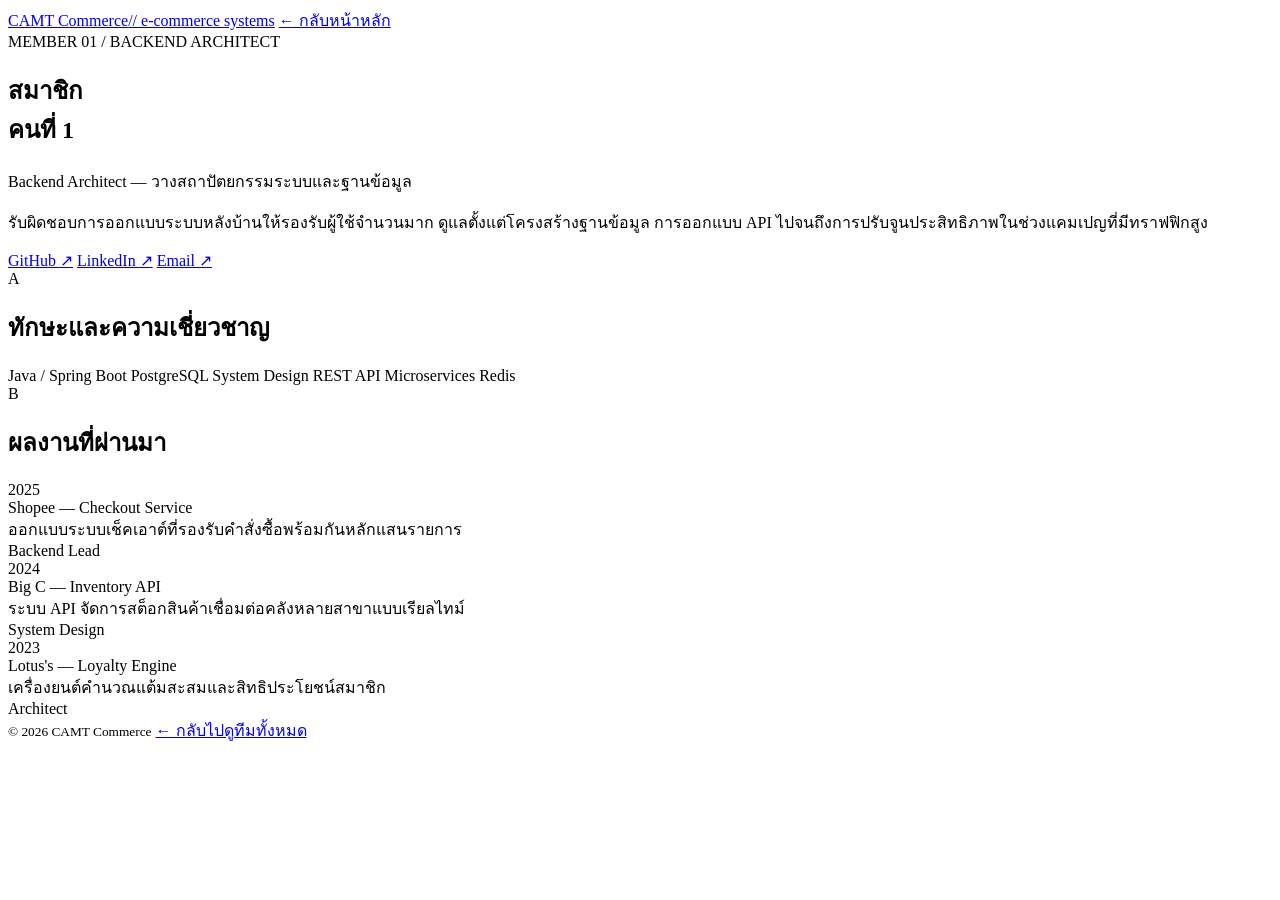
==== Member1.html @ a5214c64 "Merge pull request #7 from ddeeww001/Edite-Member-Dew Edite member dew" ====
<!DOCTYPE html>
<html lang="th" data-theme="light">
<head>
<meta charset="UTF-8">
<meta name="viewport" content="width=device-width, initial-scale=1.0">
<title>สมาชิก คนที่ 1 — CAMT Commerce</title>
<link rel="stylesheet" href="member1.css">
</head>
<body>

<header class="topbar">
  <div class="wrap">
    <a class="brand" href="Index.html">CAMT&nbsp;Commerce<span>// e-commerce systems</span></a>
    <a class="back" href="Index.html">← กลับหน้าหลัก</a>
  </div>
</header>

<section class="hero">
  <div class="wrap">
    <div class="eyebrow">MEMBER 01 / BACKEND ARCHITECT</div>
    <h1>สมาชิก<br>คนที่ 1</h1>
    <div class="role">Backend Architect — วางสถาปัตยกรรมระบบและฐานข้อมูล</div>
    <p class="bio">รับผิดชอบการออกแบบระบบหลังบ้านให้รองรับผู้ใช้จำนวนมาก ดูแลตั้งแต่โครงสร้างฐานข้อมูล การออกแบบ API ไปจนถึงการปรับจูนประสิทธิภาพในช่วงแคมเปญที่มีทราฟฟิกสูง</p>
    <div class="links">
      <a class="chip" href="https://github.com/natakron-oss" target="_blank" rel="noopener">GitHub ↗</a>
      <a class="chip" href="https://prorio-eta.vercel.app/" target="_blank" rel="noopener">LinkedIn ↗</a>
      <a class="chip" href="mailto:natakronmiku@gmail.com">Email ↗</a>
    </div>
  </div>
</section>

<section class="section reveal">
  <div class="wrap">
    <div class="sec-head">
      <div class="sec-head-left">
        <span class="sec-num">A</span>
        <h2 class="sec-title">ทักษะและความเชี่ยวชาญ</h2>
      </div>
    </div>
    <div class="skills">
      <span class="skill">Java / Spring Boot</span>
      <span class="skill">PostgreSQL</span>
      <span class="skill">System Design</span>
      <span class="skill">REST API</span>
      <span class="skill">Microservices</span>
      <span class="skill">Redis</span>
    </div>
  </div>
</section>

<section class="section reveal">
  <div class="wrap">
    <div class="sec-head">
      <div class="sec-head-left">
        <span class="sec-num">B</span>
        <h2 class="sec-title">ผลงานที่ผ่านมา</h2>
      </div>
    </div>
    <div class="proj">
      <div class="py">2025</div>
      <div><div class="pt">Shopee — Checkout Service</div><div class="pd">ออกแบบระบบเช็คเอาต์ที่รองรับคำสั่งซื้อพร้อมกันหลักแสนรายการ</div></div>
      <div class="pc">Backend Lead</div>
    </div>
    <div class="proj">
      <div class="py">2024</div>
      <div><div class="pt">Big C — Inventory API</div><div class="pd">ระบบ API จัดการสต็อกสินค้าเชื่อมต่อคลังหลายสาขาแบบเรียลไทม์</div></div>
      <div class="pc">System Design</div>
    </div>
    <div class="proj">
      <div class="py">2023</div>
      <div><div class="pt">Lotus's — Loyalty Engine</div><div class="pd">เครื่องยนต์คำนวณแต้มสะสมและสิทธิประโยชน์สมาชิก</div></div>
      <div class="pc">Architect</div>
    </div>
  </div>
</section>

<footer class="foot">
  <div class="wrap">
    <small>© 2026 CAMT Commerce</small>
    <a href="Index.html">← กลับไปดูทีมทั้งหมด</a>
  </div>
</footer>

<script>
const observerOptions = {threshold: 0.1, rootMargin: '0px 0px -60px 0px'};
const observer = new IntersectionObserver(entries => {
  entries.forEach(entry => {
    if (entry.isIntersecting) {
      entry.target.classList.add('in-view');
      observer.unobserve(entry.target);
    }
  });
}, observerOptions);
document.querySelectorAll('.reveal').forEach(el => observer.observe(el));
</script>

</body>
</html>
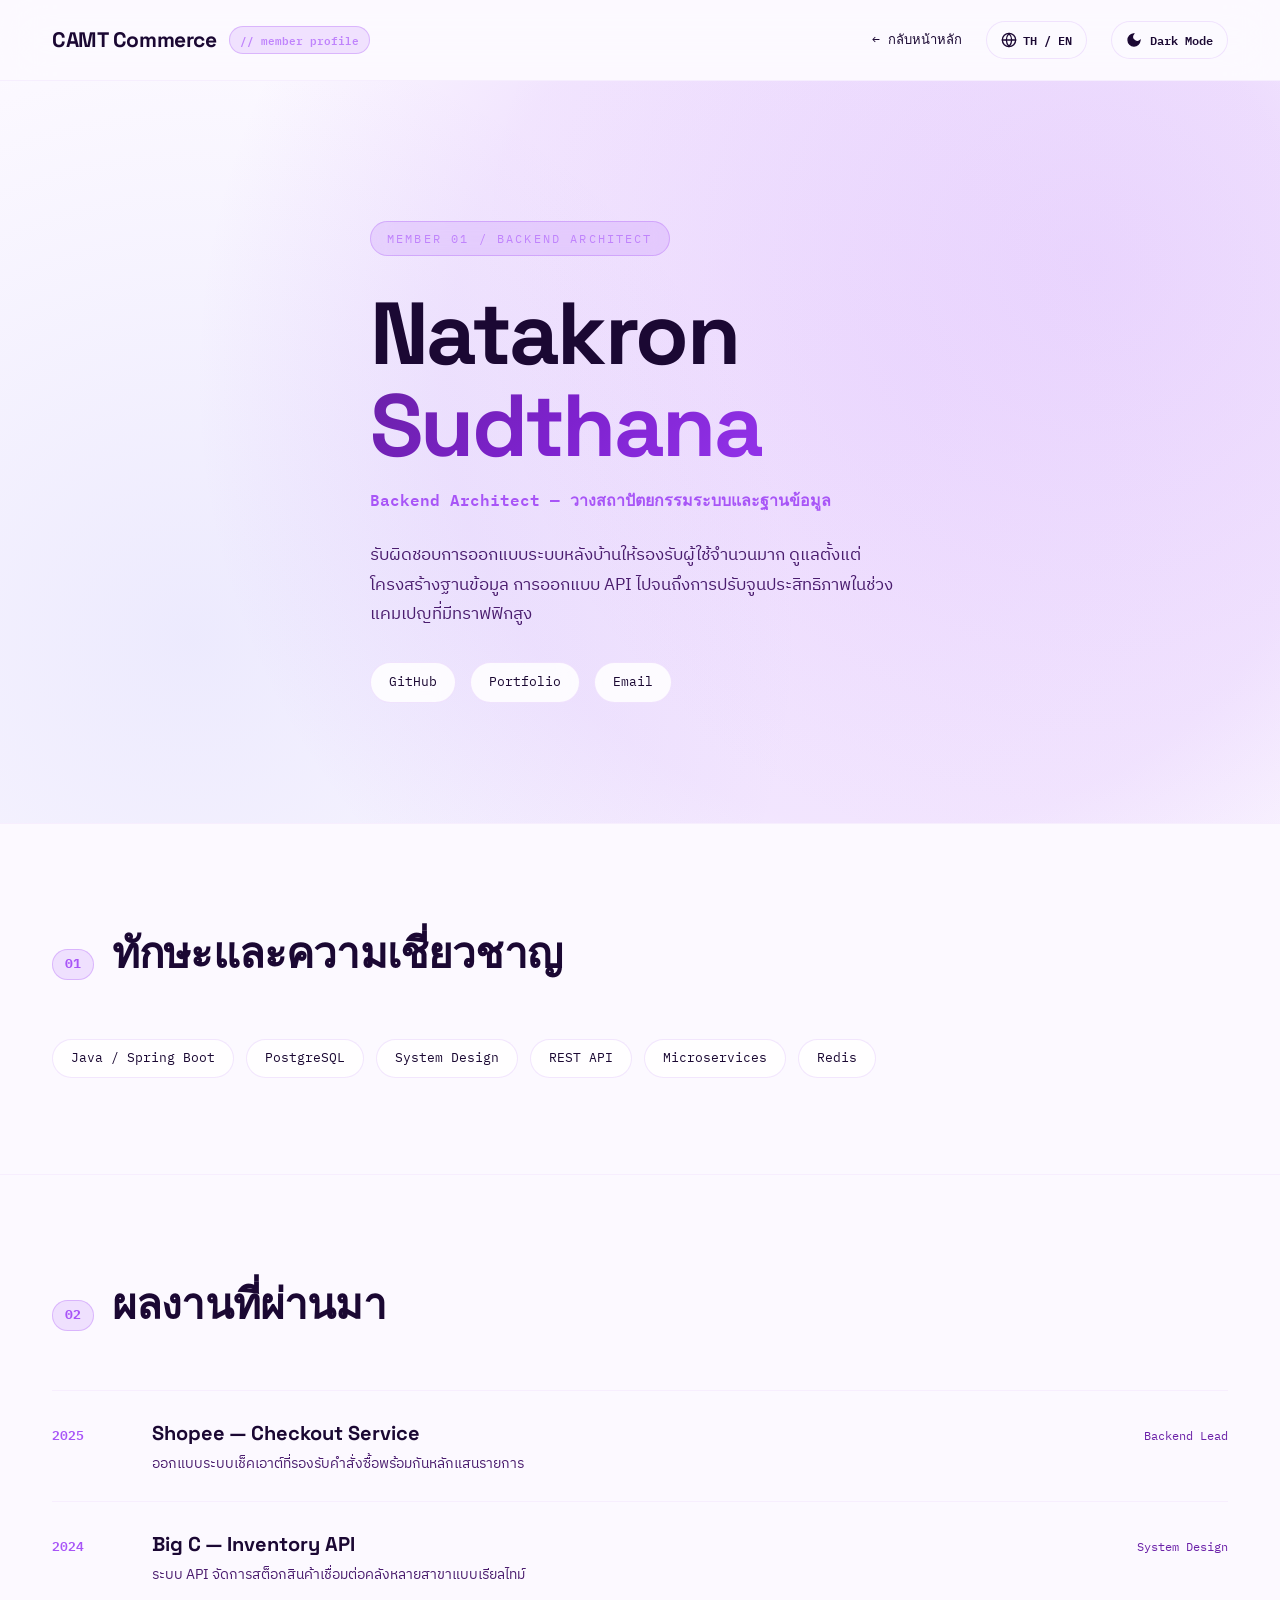
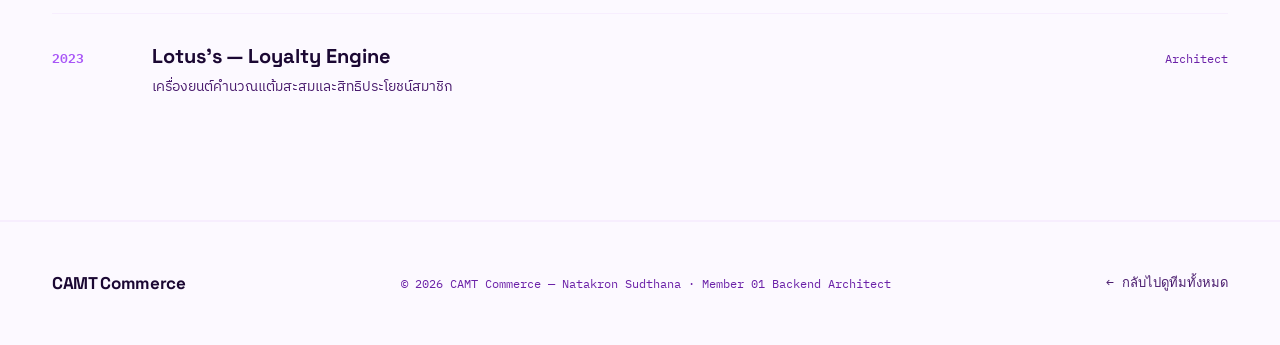
==== commit ebae603e: "Merge pull request #9 from ddeeww001/Edite-Member-Dew feat: Enhance Member4 profile with UX/UI focus" ====
--- a/Member1.html
+++ b/Member1.html
@@ -3,38 +3,81 @@
 <head>
 <meta charset="UTF-8">
 <meta name="viewport" content="width=device-width, initial-scale=1.0">
-<title>สมาชิก คนที่ 1 — CAMT Commerce</title>
-<link rel="stylesheet" href="member1.css">
+<meta name="description" content="Natakron Sudthana — Backend Architect ที่ CAMT Commerce เชี่ยวชาญด้าน System Design, Java / Spring Boot, Microservices และ PostgreSQL">
+<title>Natakron Sudthana — Backend Architect · CAMT Commerce</title>
+<link rel="stylesheet" href="main.css">
 </head>
 <body>
 
+<!-- Header Navigation -->
 <header class="topbar">
   <div class="wrap">
-    <a class="brand" href="Index.html">CAMT&nbsp;Commerce<span>// e-commerce systems</span></a>
-    <a class="back" href="Index.html">← กลับหน้าหลัก</a>
+    <a class="brand" href="Index.html">
+      CAMT&nbsp;Commerce
+      <span class="brand-badge" data-i18n="nav.memberBadge">// member profile</span>
+    </a>
+    <div class="topbar-right">
+      <a class="back" href="Index.html" data-i18n="nav.back">← กลับหน้าหลัก</a>
+      
+      <!-- Language Switcher Button -->
+      <button id="lang-toggle" class="lang-toggle-btn" aria-label="Toggle language">
+        <svg width="16" height="16" viewBox="0 0 24 24" fill="none" stroke="currentColor" stroke-width="2" stroke-linecap="round" stroke-linejoin="round">
+          <circle cx="12" cy="12" r="10"></circle>
+          <line x1="2" y1="12" x2="22" y2="12"></line>
+          <path d="M12 2a15.3 15.3 0 0 1 4 10 15.3 15.3 0 0 1-4 10 15.3 15.3 0 0 1-4-10 15.3 15.3 0 0 1 4-10z"></path>
+        </svg>
+        <span id="lang-text">TH / EN</span>
+      </button>
+
+      <button id="theme-toggle" class="theme-toggle-btn" aria-label="Toggle dark/light mode">
+        <svg id="theme-icon" viewBox="0 0 24 24"></svg>
+        <span id="theme-text">Theme</span>
+      </button>
+    </div>
   </div>
 </header>
 
+<!-- Hero Section -->
 <section class="hero">
   <div class="wrap">
-    <div class="eyebrow">MEMBER 01 / BACKEND ARCHITECT</div>
-    <h1>สมาชิก<br>คนที่ 1</h1>
-    <div class="role">Backend Architect — วางสถาปัตยกรรมระบบและฐานข้อมูล</div>
-    <p class="bio">รับผิดชอบการออกแบบระบบหลังบ้านให้รองรับผู้ใช้จำนวนมาก ดูแลตั้งแต่โครงสร้างฐานข้อมูล การออกแบบ API ไปจนถึงการปรับจูนประสิทธิภาพในช่วงแคมเปญที่มีทราฟฟิกสูง</p>
-    <div class="links">
-      <a class="chip" href="https://github.com/natakron-oss" target="_blank" rel="noopener">GitHub ↗</a>
-      <a class="chip" href="https://prorio-eta.vercel.app/" target="_blank" rel="noopener">LinkedIn ↗</a>
-      <a class="chip" href="mailto:natakronmiku@gmail.com">Email ↗</a>
+    <div class="hero-container">
+      <div class="hero-left-box">
+        <div class="eyebrow" data-i18n="m1.eyebrow">
+          <span class="eyebrow-dot"></span>
+          MEMBER 01 / BACKEND ARCHITECT
+        </div>
+        
+        <h1>
+          Natakron<br>
+          <em>Sudthana</em>
+        </h1>
+        
+        <div class="role" style="font-family:var(--mono); font-size:16px; color:var(--accent-purple); font-weight:600; margin:16px 0 12px;" data-i18n="m1.role">
+          Backend Architect — วางสถาปัตยกรรมระบบและฐานข้อมูล
+        </div>
+        
+        <p class="lead" style="font-size:17px;" data-i18n="m1.bio">
+          รับผิดชอบการออกแบบระบบหลังบ้านให้รองรับผู้ใช้จำนวนมาก ดูแลตั้งแต่โครงสร้างฐานข้อมูล การออกแบบ API ไปจนถึงการปรับจูนประสิทธิภาพในช่วงแคมเปญที่มีทราฟฟิกสูง
+        </p>
+        
+        <!-- Social / Contact Links -->
+        <div class="links">
+          <a class="chip" href="https://github.com/natakron-oss" target="_blank" rel="noopener">GitHub</a>
+          <a class="chip" href="https://prorio-eta.vercel.app/" target="_blank" rel="noopener">Portfolio</a>
+          <a class="chip" href="mailto:natakronmiku@gmail.com">Email</a>
+        </div>
+      </div>
     </div>
   </div>
 </section>
 
+<!-- Section A: Skills & Expertise -->
 <section class="section reveal">
   <div class="wrap">
     <div class="sec-head">
       <div class="sec-head-left">
-        <span class="sec-num">A</span>
-        <h2 class="sec-title">ทักษะและความเชี่ยวชาญ</h2>
+        <span class="sec-num">01</span>
+        <h2 class="sec-title" data-i18n="m1.skillsTitle">ทักษะและความเชี่ยวชาญ</h2>
       </div>
     </div>
     <div class="skills">
@@ -48,12 +91,13 @@
   </div>
 </section>
 
+<!-- Section B: Featured Projects -->
 <section class="section reveal">
   <div class="wrap">
     <div class="sec-head">
       <div class="sec-head-left">
-        <span class="sec-num">B</span>
-        <h2 class="sec-title">ผลงานที่ผ่านมา</h2>
+        <span class="sec-num">02</span>
+        <h2 class="sec-title" data-i18n="m1.projectsTitle">ผลงานที่ผ่านมา</h2>
       </div>
     </div>
     <div class="proj">
@@ -74,23 +118,67 @@
   </div>
 </section>
 
+<!-- Footer -->
 <footer class="foot">
   <div class="wrap">
-    <small>© 2026 CAMT Commerce</small>
-    <a href="Index.html">← กลับไปดูทีมทั้งหมด</a>
+    <div class="brand">CAMT Commerce</div>
+    <small>© 2026 CAMT Commerce — Natakron Sudthana · Member 01 Backend Architect</small>
+    <a href="Index.html" data-i18n="nav.backTeam">← กลับไปดูทีมทั้งหมด</a>
   </div>
 </footer>
 
+<script src="i18n.js"></script>
 <script>
-const observerOptions = {threshold: 0.1, rootMargin: '0px 0px -60px 0px'};
+// Theme Switcher Logic
+const themeToggleBtn = document.getElementById('theme-toggle');
+const themeIcon = document.getElementById('theme-icon');
+const themeText = document.getElementById('theme-text');
+
+const sunSvg = `<circle cx="12" cy="12" r="5"></circle><line x1="12" y1="1" x2="12" y2="3"></line><line x1="12" y1="21" x2="12" y2="23"></line><line x1="4.22" y1="4.22" x2="5.64" y2="5.64"></line><line x1="18.36" y1="18.36" x2="19.78" y2="19.78"></line><line x1="1" y1="12" x2="3" y2="12"></line><line x1="21" y1="12" x2="23" y2="12"></line><line x1="4.22" y1="19.78" x2="5.64" y2="18.36"></line><line x1="18.36" y1="5.64" x2="19.78" y2="4.22"></line>`;
+const moonSvg = `<path d="M21 12.79A9 9 0 1 1 11.21 3 7 7 0 0 0 21 12.79z"></path>`;
+
+function getInitialTheme() {
+  const savedTheme = localStorage.getItem('theme');
+  if (savedTheme) return savedTheme;
+  return window.matchMedia('(prefers-color-scheme: dark)').matches ? 'dark' : 'light';
+}
+
+function applyTheme(theme) {
+  document.documentElement.setAttribute('data-theme', theme);
+  localStorage.setItem('theme', theme);
+  if (theme === 'dark') {
+    themeIcon.innerHTML = sunSvg;
+    themeIcon.setAttribute('stroke', 'currentColor');
+    themeIcon.setAttribute('stroke-width', '2');
+    themeIcon.setAttribute('fill', 'none');
+    themeText.textContent = 'Light Mode';
+  } else {
+    themeIcon.innerHTML = moonSvg;
+    themeIcon.setAttribute('stroke', 'currentColor');
+    themeIcon.setAttribute('stroke-width', '2');
+    themeIcon.setAttribute('fill', 'none');
+    themeText.textContent = 'Dark Mode';
+  }
+}
+
+let currentTheme = getInitialTheme();
+applyTheme(currentTheme);
+
+themeToggleBtn.addEventListener('click', () => {
+  currentTheme = currentTheme === 'light' ? 'dark' : 'light';
+  applyTheme(currentTheme);
+});
+
+// Scroll Parallax Reveals
+const observerOptions = {threshold: 0.1, rootMargin: '0px 0px -40px 0px'};
 const observer = new IntersectionObserver(entries => {
   entries.forEach(entry => {
     if (entry.isIntersecting) {
       entry.target.classList.add('in-view');
-      observer.unobserve(entry.target);
     }
   });
 }, observerOptions);
+
 document.querySelectorAll('.reveal').forEach(el => observer.observe(el));
 </script>
 
--- a/main.css
+++ b/main.css
@@ -0,0 +1,1144 @@
+@import url('https://fonts.googleapis.com/css2?family=Space+Grotesk:wght@400;500;600;700;800&family=IBM+Plex+Sans+Thai:wght@300;400;500;600;700&family=IBM+Plex+Mono:wght@400;500;600&display=swap');
+
+/* ==========================================================================
+   Pure Cyber Purple Design System & Enterprise Aesthetics
+   ========================================================================== */
+:root {
+  --theme-mode: 'dark';
+
+  /* Color Tokens - Deep Cyber Purple */
+  --ink: #f8fafc;
+  --ink-secondary: #cbd5e1;
+  --ink-tertiary: #a1a1aa;
+  --paper: #0c0517;
+  --bg-subtle: #120722;
+  --grey: #1a0b30;
+  --muted: #a1a1aa;
+  --line: rgba(255, 255, 255, 0.05);
+  --line-strong: rgba(255, 255, 255, 0.12);
+  --faint: #140826;
+
+  /* Pure Purple Accents & Gradients */
+  --accent: #a855f7;
+  --accent-dark: #7c3aed;
+  --accent-deep: #6d28d9;
+  --accent-light: #e9d5ff;
+  --accent-purple: #8b5cf6;
+  --accent-indigo: #6366f1;
+  --accent-cyan: #38bdf8;
+  --accent-gold: #f59e0b;
+
+  /* Pure Purple Gradient for Buttons, Highlights & Badges */
+  --accent-gradient: linear-gradient(135deg, #6d28d9 0%, #7c3aed 40%, #8b5cf6 75%, #a855f7 100%);
+  --accent-glow: rgba(168, 85, 247, 0.35);
+  --accent-glow-strong: rgba(139, 92, 246, 0.5);
+
+  /* Glassmorphism & Surface Tokens */
+  --card-bg: rgba(22, 10, 38, 0.65);
+  --card-bg-hover: rgba(34, 15, 58, 0.85);
+  --card-border: rgba(255, 255, 255, 0.1);
+  --card-hover-border: rgba(168, 85, 247, 0.6);
+  --card-shadow: 0 16px 40px -10px rgba(0, 0, 0, 0.6);
+  --card-shadow-hover: 0 24px 60px -12px rgba(168, 85, 247, 0.4);
+
+  /* Topbar Navigation */
+  --topbar-bg: rgba(12, 5, 23, 0.78);
+  --topbar-border: rgba(255, 255, 255, 0.05);
+
+  /* Hero Ambient Glows */
+  --hero-bg: #0c0517;
+  --hero-spotlight-1: radial-gradient(circle at 70% 40%, rgba(139, 92, 246, 0.25) 0%, rgba(109, 40, 217, 0.15) 45%, transparent 70%);
+  --hero-spotlight-2: radial-gradient(circle at 20% 70%, rgba(99, 102, 241, 0.14) 0%, transparent 50%);
+  --hero-spotlight-3: radial-gradient(circle at 85% 25%, rgba(168, 85, 247, 0.12) 0%, transparent 50%);
+  --hero-grid: rgba(255, 255, 255, 0.025);
+
+  /* Ticker */
+  --ticker-bg: #0c0517;
+  --ticker-border: rgba(255, 255, 255, 0.05);
+
+  /* Client Brand Themes */
+  --shopee-color: #ee4d2d;
+  --shopee-bg: rgba(238, 77, 45, 0.18);
+  --shopee-border: rgba(238, 77, 45, 0.35);
+
+  --lazada-color: #3b82f6;
+  --lazada-bg: rgba(59, 130, 246, 0.18);
+  --lazada-border: rgba(59, 130, 246, 0.35);
+
+  --tiktok-color: #ffffff;
+  --tiktok-bg: rgba(255, 255, 255, 0.14);
+  --tiktok-border: rgba(255, 255, 255, 0.3);
+
+  --central-color: #ef4444;
+  --central-bg: rgba(239, 68, 68, 0.18);
+  --central-border: rgba(239, 68, 68, 0.35);
+
+  --lotus-color: #22c55e;
+  --lotus-bg: rgba(34, 197, 94, 0.18);
+  --lotus-border: rgba(34, 197, 94, 0.35);
+
+  --line-color: #06c755;
+  --line-bg: rgba(6, 199, 85, 0.18);
+  --line-border: rgba(6, 199, 85, 0.35);
+
+  --grab-color: #10b981;
+  --grab-bg: rgba(16, 185, 129, 0.18);
+  --grab-border: rgba(16, 185, 129, 0.35);
+
+  --agoda-color: #3b82f6;
+  --agoda-bg: rgba(59, 130, 246, 0.18);
+  --agoda-border: rgba(59, 130, 246, 0.35);
+
+  /* Fonts */
+  --display: 'Space Grotesk', -apple-system, BlinkMacSystemFont, sans-serif;
+  --body: 'IBM Plex Sans Thai', -apple-system, BlinkMacSystemFont, sans-serif;
+  --mono: 'IBM Plex Mono', monospace;
+
+  /* Smooth Theme Transition */
+  --theme-transition: background-color 0.35s ease, color 0.35s ease, border-color 0.35s ease, box-shadow 0.35s ease;
+}
+
+/* ==========================================================================
+   Light Theme Soft Purple Glass Variant
+   ========================================================================== */
+[data-theme="light"] {
+  --theme-mode: 'light';
+
+  --ink: #1b0833;
+  --ink-secondary: #4a1c6e;
+  --ink-tertiary: #6b21a8;
+  --paper: #fcf9ff;
+  --bg-subtle: #fcf9ff;
+  --grey: #eae0f5;
+  --muted: #7e22ce;
+  --line: rgba(147, 51, 234, 0.05);
+  --line-strong: rgba(147, 51, 234, 0.12);
+  --faint: #f5f0fb;
+
+  --accent: #9333ea;
+  --accent-dark: #7e22ce;
+  --accent-deep: #6b21a8;
+  --accent-light: #c084fc;
+  --accent-purple: #a855f7;
+  --accent-indigo: #4f46e5;
+  --accent-cyan: #0284c7;
+  --accent-gold: #d97706;
+
+  --accent-gradient: linear-gradient(135deg, #6b21a8 0%, #7e22ce 50%, #9333ea 100%);
+  --accent-glow: rgba(147, 51, 234, 0.18);
+  --accent-glow-strong: rgba(147, 51, 234, 0.28);
+
+  --card-bg: rgba(255, 255, 255, 0.85);
+  --card-bg-hover: #ffffff;
+  --card-border: rgba(147, 51, 234, 0.16);
+  --card-hover-border: #9333ea;
+  --card-shadow: 0 10px 30px -10px rgba(126, 34, 206, 0.08);
+  --card-shadow-hover: 0 20px 45px -10px rgba(147, 51, 234, 0.2);
+
+  --topbar-bg: rgba(252, 249, 255, 0.85);
+  --topbar-border: rgba(147, 51, 234, 0.06);
+
+  --hero-bg: #fcf9ff;
+  --hero-spotlight-1: radial-gradient(circle at 70% 40%, rgba(192, 132, 252, 0.22) 0%, rgba(168, 85, 247, 0.12) 45%, transparent 70%);
+  --hero-spotlight-2: radial-gradient(circle at 15% 75%, rgba(99, 102, 241, 0.1) 0%, transparent 50%);
+  --hero-spotlight-3: radial-gradient(circle at 85% 25%, rgba(168, 85, 247, 0.1) 0%, transparent 50%);
+  --hero-grid: rgba(147, 51, 234, 0.035);
+
+  --ticker-bg: #fcf9ff;
+  --ticker-border: rgba(147, 51, 234, 0.06);
+
+  --shopee-color: #ee4d2d;
+  --shopee-bg: rgba(238, 77, 45, 0.08);
+  --shopee-border: rgba(238, 77, 45, 0.22);
+
+  --lazada-color: #1d4ed8;
+  --lazada-bg: rgba(29, 78, 216, 0.08);
+  --lazada-border: rgba(29, 78, 216, 0.22);
+
+  --tiktok-color: #0f172a;
+  --tiktok-bg: rgba(15, 23, 42, 0.06);
+  --tiktok-border: rgba(15, 23, 42, 0.18);
+
+  --central-color: #b91c1c;
+  --central-bg: rgba(185, 28, 28, 0.08);
+  --central-border: rgba(185, 28, 28, 0.22);
+
+  --lotus-color: #15803d;
+  --lotus-bg: rgba(21, 128, 61, 0.08);
+  --lotus-border: rgba(21, 128, 61, 0.22);
+
+  --line-color: #15803d;
+  --line-bg: rgba(21, 128, 61, 0.08);
+  --line-border: rgba(21, 128, 61, 0.22);
+
+  --grab-color: #047857;
+  --grab-bg: rgba(4, 120, 87, 0.08);
+  --grab-border: rgba(4, 120, 87, 0.22);
+
+  --agoda-color: #1d4ed8;
+  --agoda-bg: rgba(29, 78, 216, 0.08);
+  --agoda-border: rgba(29, 78, 216, 0.22);
+}
+
+/* Base Reset & Typography */
+*{margin:0;padding:0;box-sizing:border-box}
+html{scroll-behavior:smooth}
+body{
+  background-color:var(--paper);
+  color:var(--ink);
+  font-family:var(--body);
+  line-height:1.6;
+  -webkit-font-smoothing:antialiased;
+  -moz-osx-font-smoothing:grayscale;
+  overflow-x:hidden;
+  transition:var(--theme-transition);
+}
+
+.wrap{max-width:1240px;margin:0 auto;padding:0 32px}
+
+/* ==========================================================================
+   Header Navigation
+   ========================================================================== */
+.topbar{
+  border-bottom:1px solid var(--topbar-border);
+  position:sticky;top:0;
+  background:var(--topbar-bg);
+  z-index:100;
+  backdrop-filter:blur(24px);
+  -webkit-backdrop-filter:blur(24px);
+  transition:var(--theme-transition);
+}
+.topbar .wrap{display:flex;align-items:center;justify-content:space-between;height:80px}
+
+.brand{
+  font-family:var(--display);font-weight:800;font-size:21px;letter-spacing:-.02em;
+  text-decoration:none;color:var(--ink);transition:.3s ease;
+  display:inline-flex;align-items:center;gap:12px;
+}
+.brand:hover{color:var(--accent)}
+.brand-badge{
+  font-family:var(--mono);font-weight:600;color:var(--accent-light);
+  background:rgba(168, 85, 247, 0.15);border:1px solid rgba(168, 85, 247, 0.3);
+  font-size:11px;padding:4px 10px;border-radius:20px;letter-spacing:0;
+}
+
+.topbar-right{display:flex;align-items:center;gap:24px}
+.nav{display:flex;gap:32px;font-size:14px}
+.nav a{
+  color:var(--ink-secondary);text-decoration:none;position:relative;font-weight:600;
+  transition:.25s ease;letter-spacing:.02em;text-transform:uppercase;font-size:13px;
+}
+.nav a::after{
+  content:"";position:absolute;left:0;bottom:-4px;width:0;height:2px;
+  background:var(--accent-gradient);transition:width .3s cubic-bezier(.34,1.56,.64,1);
+}
+.nav a:hover::after{width:100%}
+.nav a:hover{color:var(--ink)}
+@media(max-width:860px){.nav{display:none}}
+
+/* Dual Pill Container */
+.topbar-pill-actions{
+  background:rgba(255, 255, 255, 0.08);
+  border:1px solid rgba(255, 255, 255, 0.15);
+  border-radius:40px;
+  padding:4px;
+  display:inline-flex;
+  align-items:center;
+  gap:4px;
+  backdrop-filter:blur(12px);
+}
+.pill-btn{
+  font-family:var(--display);
+  font-weight:600;
+  font-size:13px;
+  padding:8px 20px;
+  border-radius:30px;
+  text-decoration:none;
+  transition:all .3s cubic-bezier(.34,1.56,.64,1);
+  display:inline-flex;
+  align-items:center;
+  gap:6px;
+  cursor:pointer;
+  border:none;
+}
+.pill-btn.primary{
+  background:var(--accent-gradient);
+  color:#ffffff;
+  box-shadow:0 4px 16px var(--accent-glow);
+}
+.pill-btn.primary:hover{
+  transform:scale(1.04);
+  box-shadow:0 8px 24px var(--accent-glow-strong);
+}
+.pill-btn.secondary{
+  background:transparent;
+  color:var(--ink);
+}
+.pill-btn.secondary:hover{
+  background:rgba(255, 255, 255, 0.12);
+  color:var(--ink);
+}
+
+/* Theme Switcher Button */
+.theme-toggle-btn{
+  background:rgba(255, 255, 255, 0.08);
+  border:1px solid var(--line-strong);
+  color:var(--ink);
+  padding:8px 14px;
+  border-radius:30px;
+  cursor:pointer;
+  display:inline-flex;
+  align-items:center;
+  gap:8px;
+  font-family:var(--mono);
+  font-size:12px;
+  font-weight:600;
+  transition:all .3s cubic-bezier(.34,1.56,.64,1);
+}
+.theme-toggle-btn:hover{
+  background:var(--accent-gradient);
+  color:#ffffff;
+  border-color:transparent;
+  transform:scale(1.04);
+  box-shadow:0 4px 14px var(--accent-glow);
+}
+.theme-toggle-btn svg{width:16px;height:16px;fill:currentColor;transition:transform .5s ease}
+.theme-toggle-btn:hover svg{transform:rotate(360deg)}
+
+/* Language Switcher Button */
+.lang-toggle-btn{
+  background:rgba(255, 255, 255, 0.08);
+  border:1px solid var(--line-strong);
+  color:var(--ink);
+  padding:8px 14px;
+  border-radius:30px;
+  cursor:pointer;
+  display:inline-flex;
+  align-items:center;
+  gap:6px;
+  font-family:var(--mono);
+  font-size:12px;
+  font-weight:600;
+  transition:all .3s cubic-bezier(.34,1.56,.64,1);
+}
+.lang-toggle-btn:hover{
+  background:var(--accent-gradient);
+  color:#ffffff;
+  border-color:transparent;
+  transform:scale(1.04);
+  box-shadow:0 4px 14px var(--accent-glow);
+}
+.lang-toggle-btn svg{width:16px;height:16px;stroke:currentColor;transition:transform .5s ease}
+.lang-toggle-btn:hover svg{transform:rotate(180deg)}
+.lang-toggle-btn .lang-globe{font-size:14px;line-height:1}
+
+.back{font-family:var(--mono);font-size:13px;color:var(--ink);text-decoration:none;transition:.2s ease}
+.back:hover{color:var(--accent);text-decoration:underline}
+
+/* ==========================================================================
+   Hero Section (Ultra-Clean Spacious Typography Layout - Image Removed)
+   ========================================================================== */
+.hero{
+  border-bottom:1px solid var(--line);
+  padding:140px 0 120px;
+  position:relative;
+  overflow:hidden;
+  background:var(--hero-bg);
+  min-height:80vh;
+  display:flex;
+  align-items:center;
+}
+
+/* Ambient Radial Spotlights */
+.hero::before{
+  content:"";position:absolute;inset:0;
+  background:var(--hero-spotlight-1), var(--hero-spotlight-2), var(--hero-spotlight-3);
+  pointer-events:none;z-index:0;
+}
+
+/* Hero Content Layout */
+.hero-container{
+  position:relative;
+  z-index:3;
+  width:100%;
+  max-width:880px;
+}
+
+.hero-left-box{width:100%}
+
+/* Vertical Rotated Year Indicator */
+.hero-vertical-meta{
+  position:absolute;
+  left:-50px;
+  top:50%;
+  transform:translateY(-50%) rotate(-90deg);
+  font-family:var(--mono);
+  font-size:12px;
+  letter-spacing:.25em;
+  color:var(--accent-light);
+  opacity:.6;
+}
+@media(max-width:1320px){.hero-vertical-meta{display:none}}
+
+/* Subtitle & Eyebrow Badge */
+.eyebrow{
+  display:inline-flex;align-items:center;gap:8px;
+  font-family:var(--mono);font-size:12px;letter-spacing:.18em;text-transform:uppercase;
+  color:var(--accent-light);background:rgba(168, 85, 247, 0.15);
+  padding:7px 16px;border-radius:30px;border:1px solid rgba(168, 85, 247, 0.3);
+  margin-bottom:32px;opacity:0;
+  backdrop-filter:blur(10px);
+  animation:popIn .5s cubic-bezier(.34,.1,.64,.99) .08s both;
+}
+.eyebrow-dot{width:7px;height:7px;border-radius:50%;background:var(--accent);display:inline-block;box-shadow:0 0 10px var(--accent)}
+
+.hero h1{
+  font-family:var(--display);font-weight:800;font-size:clamp(44px,7.5vw,88px);
+  line-height:1.04;letter-spacing:-.03em;
+  color:var(--ink);
+}
+.hero h1 em{
+  font-style:normal;display:inline-block;
+  background:var(--accent-gradient);
+  -webkit-background-clip:text;
+  -webkit-text-fill-color:transparent;
+  background-clip:text;
+}
+
+.hero p.lead{
+  margin-top:28px;font-size:20px;max-width:54ch;color:var(--ink-secondary);
+  font-weight:400;line-height:1.75;
+}
+
+.hero-actions{
+  margin-top:42px;display:flex;gap:18px;flex-wrap:wrap;align-items:center;
+}
+
+/* Bottom Right Interactive Widget Button */
+.hero-widget-btn{
+  position:absolute;
+  right:0;
+  bottom:-40px;
+  z-index:4;
+  background:rgba(26, 11, 48, 0.75);
+  border:1px solid rgba(255, 255, 255, 0.18);
+  backdrop-filter:blur(20px);
+  padding:12px 24px;
+  border-radius:40px;
+  color:#ffffff;
+  text-decoration:none;
+  font-family:var(--display);
+  font-size:14px;
+  font-weight:600;
+  display:inline-flex;
+  align-items:center;
+  gap:12px;
+  box-shadow:0 12px 30px rgba(0, 0, 0, 0.4);
+  transition:all .35s cubic-bezier(.34,1.56,.64,1);
+}
+.hero-widget-btn:hover{
+  background:rgba(168, 85, 247, 0.25);
+  border-color:var(--accent);
+  transform:translateY(-4px) scale(1.04);
+  box-shadow:0 16px 40px var(--accent-glow-strong);
+}
+.play-icon-badge{
+  width:28px;height:28px;border-radius:50%;
+  background:var(--accent-gradient);
+  display:flex;align-items:center;justify-content:center;
+  box-shadow:0 0 12px var(--accent-purple);
+}
+
+/* Vertical Right Edge Social Links */
+.hero-social-sidebar{
+  position:absolute;
+  right:-10px;
+  top:50%;
+  transform:translateY(-50%);
+  display:flex;
+  flex-direction:column;
+  gap:20px;
+  z-index:4;
+}
+.hero-social-link{
+  color:var(--ink-secondary);
+  text-decoration:none;
+  font-family:var(--mono);
+  font-size:14px;
+  font-weight:600;
+  transition:all .25s ease;
+  width:36px;height:36px;
+  display:flex;align-items:center;justify-content:center;
+  border-radius:50%;
+  background:rgba(255, 255, 255, 0.05);
+  border:1px solid rgba(255, 255, 255, 0.1);
+}
+.hero-social-link:hover{
+  color:#ffffff;
+  background:var(--accent-gradient);
+  border-color:transparent;
+  transform:scale(1.15);
+  box-shadow:0 0 16px var(--accent-glow);
+}
+@media(max-width:1024px){
+  .hero-social-sidebar{display:none}
+  .hero-container{max-width:100%;text-align:center}
+  .hero-left-box{max-width:100%;margin:0 auto}
+  .hero-actions{justify-content:center}
+  .hero-widget-btn{position:relative;right:auto;bottom:auto;margin-top:30px;display:inline-flex}
+}
+
+/* ==========================================================================
+   Buttons & Micro-interactions
+   ========================================================================== */
+.btn{
+  font-family:var(--display);font-weight:600;font-size:15px;
+  padding:14px 32px;border-radius:40px;border:1.5px solid;text-decoration:none;
+  display:inline-flex;align-items:center;justify-content:center;gap:10px;
+  position:relative;overflow:hidden;
+  transition:all .35s cubic-bezier(.34,1.56,.64,1);
+  cursor:pointer;
+}
+.btn.solid{
+  background:var(--accent-gradient);color:#ffffff;border-color:transparent;
+  box-shadow:0 6px 20px var(--accent-glow-strong);
+}
+.btn.solid:hover{
+  transform:translateY(-4px) scale(1.02);
+  box-shadow:0 14px 35px var(--accent-glow-strong);
+}
+.btn.ghost{
+  background:rgba(255, 255, 255, 0.06);color:var(--ink);border-color:rgba(255, 255, 255, 0.2);
+  backdrop-filter:blur(12px);
+}
+.btn.ghost:hover{
+  background:rgba(255, 255, 255, 0.15);color:#ffffff;border-color:var(--accent);
+  transform:translateY(-4px);
+  box-shadow:0 8px 24px rgba(0,0,0,0.2);
+}
+
+.links{margin-top:32px;display:flex;gap:14px;flex-wrap:wrap}
+.chip{
+  font-family:var(--mono);font-size:13px;padding:9px 18px;border-radius:30px;
+  border:1px solid var(--line-strong);text-decoration:none;color:var(--ink);
+  background:var(--card-bg);transition:.25s ease;
+  backdrop-filter:blur(10px);
+}
+.chip:hover{background:var(--accent-gradient);color:#ffffff;border-color:transparent}
+
+/* Keyframe Animations */
+@keyframes popIn{
+  from{opacity:0;transform:translateY(24px) scale(.96)}
+  to{opacity:1;transform:translateY(0) scale(1)}
+}
+@keyframes slideLeft{from{opacity:0;transform:translateX(-20px)}to{opacity:1;transform:translateX(0)}}
+@keyframes scaleIn{from{opacity:0;transform:scale(.94) translateY(16px)}to{opacity:1;transform:scale(1) translateY(0)}}
+@keyframes fadeSlideIn{from{opacity:0;transform:translateY(20px)}to{opacity:1;transform:translateY(0)}}
+@keyframes countUp{from{opacity:0;transform:translateY(24px)}to{opacity:1;transform:translateY(0)}}
+@keyframes memberSlide{from{opacity:0;transform:translateY(28px)}to{opacity:1;transform:translateY(0)}}
+@keyframes arrowBounce{0%{transform:translate(6px,-6px)}50%{transform:translate(10px,-10px)}100%{transform:translate(6px,-6px)}}
+@keyframes scroll{from{transform:translateX(0)}to{transform:translateX(-50%)}}
+
+/* ==========================================================================
+   Ticker Section
+   ========================================================================== */
+.ticker{
+  border-bottom:1px solid var(--ticker-border);
+  overflow:hidden;white-space:nowrap;
+  background:var(--ticker-bg);
+  transition:var(--theme-transition);
+}
+.ticker-track{
+  display:inline-block;padding:18px 0;font-family:var(--mono);font-size:13px;
+  letter-spacing:.05em;animation:scroll 28s linear infinite;color:var(--ink-tertiary);
+}
+.ticker-track span{margin:0 32px;display:inline-flex;align-items:center;gap:8px}
+.ticker-track b{color:var(--accent);font-weight:700}
+.ticker-track .badge-dot{width:6px;height:6px;border-radius:50%;background:var(--accent-purple);display:inline-block}
+
+/* ==========================================================================
+   Section Layouts
+   ========================================================================== */
+.section{border-bottom:1px solid var(--line);padding:96px 0;transition:var(--theme-transition)}
+.section.reveal{
+  opacity:0;
+  transform:translateY(40px) scale(0.98);
+  filter:blur(6px);
+  transition:opacity 0.85s cubic-bezier(0.16, 1, 0.3, 1), transform 0.85s cubic-bezier(0.16, 1, 0.3, 1), filter 0.85s cubic-bezier(0.16, 1, 0.3, 1);
+}
+.section.reveal.in-view{
+  opacity:1;
+  transform:translateY(0) scale(1);
+  filter:blur(0px);
+}
+
+.sec-head{display:flex;align-items:center;justify-content:space-between;flex-wrap:wrap;gap:20px;margin-bottom:52px}
+.sec-head-left{display:flex;align-items:baseline;gap:18px}
+.sec-num{
+  font-family:var(--mono);font-size:13px;color:var(--accent-purple);
+  opacity:0;animation:slideLeft .7s cubic-bezier(.34,.1,.64,.99) forwards;
+  font-weight:700;background:rgba(168, 85, 247, 0.15);padding:4px 12px;border-radius:20px;
+  border:1px solid rgba(168, 85, 247, 0.3);
+}
+.sec-title{
+  font-family:var(--display);font-weight:800;font-size:clamp(28px,4vw,42px);
+  letter-spacing:-.02em;color:var(--ink);
+}
+.sec-sub{
+  font-family:var(--body);font-size:15px;color:var(--ink-tertiary);max-width:40ch;
+}
+
+/* ==========================================================================
+   eCommerce Client Showcase Infinite Horizontal Marquee
+   ========================================================================== */
+.clients-marquee-container{
+  width:100%;
+  overflow:hidden;
+  position:relative;
+  padding:12px 0 24px;
+  mask-image:linear-gradient(to right, transparent, #000 6%, #000 94%, transparent);
+  -webkit-mask-image:linear-gradient(to right, transparent, #000 6%, #000 94%, transparent);
+}
+
+.clients-marquee-track{
+  display:flex;
+  gap:24px;
+  width:max-content;
+  animation:marqueeCards 36s linear infinite;
+  will-change:transform;
+}
+
+.clients-marquee-track:hover{
+  animation-play-state:paused;
+}
+
+@keyframes marqueeCards{
+  0%{transform:translateX(0)}
+  100%{transform:translateX(-50%)}
+}
+
+.client-card{
+  width:380px;
+  flex-shrink:0;
+  background:rgba(255, 255, 255, 0.05);
+  border:1px solid rgba(255, 255, 255, 0.12);
+  border-radius:24px;
+  padding:32px 28px 28px;
+  display:flex;
+  flex-direction:column;
+  justify-content:space-between;
+  min-height:300px;
+  position:relative;
+  overflow:hidden;
+  text-decoration:none;
+  color:var(--ink);
+  transition:all .35s cubic-bezier(0.16, 1, 0.3, 1);
+  box-shadow:0 12px 35px rgba(0, 0, 0, 0.3);
+  backdrop-filter:blur(20px);
+  cursor:default;
+  user-select:none;
+}
+
+[data-theme="light"] .client-card{
+  background:#e2e8f0;
+  border-color:rgba(147, 51, 234, 0.12);
+  box-shadow:0 10px 30px rgba(126, 34, 206, 0.06);
+}
+
+.client-card:hover{
+  transform:translateY(-6px);
+  border-color:var(--card-hover-border);
+  box-shadow:var(--card-shadow-hover);
+  background:rgba(255, 255, 255, 0.08);
+}
+
+[data-theme="light"] .client-card:hover{
+  background:#ffffff;
+  border-color:var(--accent);
+}
+
+/* Cerebrium.ai Top Meta Tags */
+.card-meta{
+  display:flex;
+  align-items:center;
+  gap:12px;
+  font-family:var(--mono);
+  font-size:11px;
+  font-weight:600;
+  letter-spacing:.15em;
+  text-transform:uppercase;
+  color:var(--ink-tertiary);
+  margin-bottom:16px;
+}
+.card-meta span{
+  display:inline-block;
+  opacity:.85;
+}
+
+/* Cerebrium.ai Center Brand Logo Area (Official App Store Squircle Badges) */
+.card-logo-wrap{
+  min-height:90px;
+  display:flex;
+  align-items:center;
+  justify-content:center;
+  padding:12px 0;
+  transition:transform .35s ease;
+}
+.card-logo-wrap img, .card-logo-wrap svg{
+  width:64px;
+  height:64px;
+  object-fit:cover;
+  border-radius:50%;
+  box-shadow:0 8px 22px rgba(0, 0, 0, 0.35);
+  transition:transform .35s ease, box-shadow .35s ease;
+}
+.client-card:hover .card-logo-wrap img{
+  transform:scale(1.1) rotate(-3deg);
+  box-shadow:0 12px 28px rgba(0, 0, 0, 0.45);
+}
+
+/* Cerebrium.ai Bottom Content */
+.card-content{
+  margin-top:auto;
+  padding-top:16px;
+}
+.card-content h3{
+  font-family:var(--body);
+  font-weight:600;
+  font-size:18px;
+  line-height:1.45;
+  letter-spacing:-.01em;
+  color:var(--ink);
+  margin-bottom:0;
+  transition:color .3s ease;
+}
+.client-card:hover .card-content h3{
+  color:var(--accent-purple);
+}
+
+/* ==========================================================================
+   Services Grid
+   ========================================================================== */
+.services{display:grid;grid-template-columns:repeat(3,1fr);gap:24px}
+.svc{
+  background:var(--card-bg);
+  border:1.5px solid var(--card-border);
+  border-radius:22px;
+  padding:38px 32px;
+  box-shadow:var(--card-shadow);
+  backdrop-filter:blur(16px);
+  transition:all .35s ease;
+  opacity:0;
+  transform:translateY(30px);
+}
+.in-view .svc{opacity:1;transform:translateY(0)}
+.in-view .svc:nth-child(1){transition-delay:.12s}
+.in-view .svc:nth-child(2){transition-delay:.22s}
+.in-view .svc:nth-child(3){transition-delay:.32s}
+.svc:hover{
+  transform:translateY(-6px);
+  border-color:var(--accent);
+  box-shadow:var(--card-shadow-hover);
+}
+.svc-idx{
+  font-family:var(--mono);font-size:12px;color:var(--accent-purple);margin-bottom:18px;
+  font-weight:700;background:rgba(168, 85, 247, 0.15);display:inline-block;padding:4px 12px;border-radius:20px;
+  border:1px solid rgba(168, 85, 247, 0.3);
+}
+.svc h3{font-family:var(--display);font-weight:700;font-size:22px;margin-bottom:12px;letter-spacing:-.01em;color:var(--ink)}
+.svc p{font-size:15px;color:var(--ink-secondary);line-height:1.6}
+@media(max-width:820px){.services{grid-template-columns:1fr;gap:20px}}
+
+/* ==========================================================================
+   Stats Grid
+   ========================================================================== */
+.stats{display:grid;grid-template-columns:repeat(4,1fr);gap:24px}
+.stat{
+  background:var(--card-bg);
+  border:1.5px solid var(--card-border);
+  border-radius:22px;
+  padding:34px 24px;
+  text-align:center;
+  box-shadow:var(--card-shadow);
+  backdrop-filter:blur(16px);
+  transition:all .35s ease;
+  opacity:0;
+  transform:translateY(24px);
+}
+.in-view .stat{opacity:1;transform:translateY(0)}
+.in-view .stat:nth-child(1){transition-delay:.08s}
+.in-view .stat:nth-child(2){transition-delay:.18s}
+.in-view .stat:nth-child(3){transition-delay:.28s}
+.in-view .stat:nth-child(4){transition-delay:.38s}
+.stat:hover{transform:translateY(-4px);border-color:var(--accent)}
+.stat .n{
+  font-family:var(--display);font-weight:800;font-size:clamp(36px,4.5vw,54px);
+  letter-spacing:-.03em;line-height:1;
+  background:var(--accent-gradient);
+  -webkit-background-clip:text;
+  -webkit-text-fill-color:transparent;
+}
+.stat .l{font-family:var(--mono);font-size:12px;color:var(--muted);margin-top:12px;letter-spacing:.03em;font-weight:500}
+@media(max-width:720px){.stats{grid-template-columns:repeat(2,1fr);gap:16px}}
+
+/* ==========================================================================
+   Team Section
+   ========================================================================== */
+.team{display:grid;grid-template-columns:repeat(2,1fr);gap:24px}
+.member{
+  background:var(--card-bg);
+  border:1.5px solid var(--card-border);
+  border-radius:24px;
+  padding:40px;
+  text-decoration:none;color:var(--ink);display:flex;flex-direction:column;
+  min-height:250px;position:relative;
+  transition:all .4s cubic-bezier(0.16, 1, 0.3, 1);
+  opacity:0;
+  transform:translateY(30px);
+  box-shadow:var(--card-shadow);
+  backdrop-filter:blur(16px);
+  overflow:hidden;
+}
+.in-view .member{opacity:1;transform:translateY(0)}
+.member::before{
+  content:"";position:absolute;inset:0;
+  background:var(--accent-gradient);
+  opacity:0;transition:opacity .4s ease;z-index:1;
+}
+.member *{position:relative;z-index:2}
+.in-view .member:nth-child(1){transition-delay:.18s}
+.in-view .member:nth-child(2){transition-delay:.28s}
+.in-view .member:nth-child(3){transition-delay:.38s}
+.in-view .member:nth-child(4){transition-delay:.48s}
+
+.member:hover{
+  transform:translateY(-10px) scale(1.01);
+  border-color:transparent;
+  box-shadow:var(--card-shadow-hover);
+  color:#ffffff;
+}
+.member:hover::before{opacity:0.95}
+.member:hover .m-idx{color:#ffffff;background:rgba(255,255,255,0.25);border-color:transparent}
+.member:hover .m-arrow{color:#ffffff;opacity:1;animation:arrowBounce .5s cubic-bezier(.34,1.56,.64,1)}
+.member:hover .m-name{color:#ffffff}
+.member:hover .m-role{color:#f3e8ff}
+
+.m-idx{
+  font-family:var(--mono);font-size:12px;color:var(--accent-purple);font-weight:700;
+  background:rgba(168, 85, 247, 0.15);display:inline-block;padding:4px 12px;border-radius:20px;
+  border:1px solid rgba(168, 85, 247, 0.3);align-self:flex-start;transition:.3s ease;
+}
+.m-name{
+  font-family:var(--display);font-weight:800;font-size:32px;
+  letter-spacing:-.02em;margin-top:auto;line-height:1.1;
+  transition:.3s ease;color:var(--ink);
+}
+.m-role{font-family:var(--mono);font-size:13px;color:var(--ink-tertiary);margin-top:10px;letter-spacing:.02em;transition:.3s ease;font-weight:500}
+.m-arrow{
+  position:absolute;top:36px;right:36px;font-size:24px;
+  transition:.35s ease;opacity:.6;font-weight:700;color:var(--ink);
+}
+@media(max-width:720px){.team{grid-template-columns:1fr}}
+
+/* ==========================================================================
+   Call to Action (CTA)
+   ========================================================================== */
+.cta{
+  padding:110px 0;text-align:center;
+  background:radial-gradient(circle at 50% 50%, rgba(168, 85, 247, 0.18) 0%, transparent 65%), var(--hero-bg);
+  border-bottom:1px solid var(--line);
+}
+.cta h2{
+  font-family:var(--display);font-weight:800;font-size:clamp(32px,5vw,56px);
+  letter-spacing:-.02em;line-height:1.08;max-width:22ch;margin:0 auto;
+  color:var(--ink);
+}
+.cta h2 em{background:var(--accent-gradient);-webkit-background-clip:text;-webkit-text-fill-color:transparent;background-clip:text;font-style:normal}
+.cta p{
+  margin:24px auto 38px;max-width:48ch;color:var(--ink-secondary);font-size:18px;
+}
+
+/* ==========================================================================
+   Footer
+   ========================================================================== */
+.foot{border-top:1px solid var(--line);padding:48px 0;background:var(--ticker-bg);transition:var(--theme-transition)}
+.foot .wrap{display:flex;justify-content:space-between;flex-wrap:wrap;gap:20px;align-items:center}
+.foot .brand{font-size:17px;border:none}
+.foot small{font-family:var(--mono);font-size:12px;color:var(--ink-tertiary)}
+.foot a{font-family:var(--mono);font-size:13px;color:var(--ink-secondary);text-decoration:none;transition:.2s ease}
+.foot a:hover{color:var(--accent);text-decoration:underline}
+
+/* Member detail pages helper styles */
+.skills{display:flex;flex-wrap:wrap;gap:12px}
+.skill{
+  font-family:var(--mono);font-size:13px;padding:8px 18px;border-radius:30px;
+  border:1px solid var(--line-strong);background:var(--card-bg);color:var(--ink);
+  transition:all .2s ease;backdrop-filter:blur(10px);
+}
+.skill:hover{border-color:var(--accent);color:var(--accent-light)}
+
+.proj{
+  border-top:1px solid var(--line);padding:26px 0;display:grid;grid-template-columns:80px 1fr auto;gap:20px;align-items:baseline;
+}
+.proj:first-child{border-top:none}
+.proj .py{font-family:var(--mono);font-size:13px;color:var(--accent-purple);font-weight:600}
+.proj .pt{font-family:var(--display);font-weight:700;font-size:20px;color:var(--ink)}
+.proj .pd{font-size:14px;color:var(--ink-secondary);margin-top:4px}
+.proj .pc{font-family:var(--mono);font-size:12px;color:var(--ink-tertiary);text-align:right;white-space:nowrap}
+@media(max-width:640px){.proj{grid-template-columns:1fr}.proj .pc{text-align:left}}
+
+/* ==========================================================================
+   Rich Member Profile Components (Design System Standardized)
+   ========================================================================== */
+
+/* Profile Stats Highlights */
+.profile-stats-grid {
+  display: grid;
+  grid-template-columns: repeat(4, 1fr);
+  gap: 20px;
+  margin-top: 36px;
+}
+@media(max-width: 860px) {
+  .profile-stats-grid { grid-template-columns: repeat(2, 1fr); gap: 14px; }
+}
+
+.profile-stat-card {
+  background: var(--card-bg);
+  border: 1px solid var(--card-border);
+  border-radius: 18px;
+  padding: 22px 24px;
+  backdrop-filter: blur(16px);
+  transition: all .3s cubic-bezier(0.16, 1, 0.3, 1);
+  box-shadow: var(--card-shadow);
+}
+.profile-stat-card:hover {
+  transform: translateY(-4px);
+  border-color: var(--accent);
+  box-shadow: var(--card-shadow-hover);
+}
+.profile-stat-card .num {
+  font-family: var(--display);
+  font-weight: 800;
+  font-size: 32px;
+  line-height: 1.1;
+  background: var(--accent-gradient);
+  -webkit-background-clip: text;
+  -webkit-text-fill-color: transparent;
+}
+.profile-stat-card .lbl {
+  font-family: var(--mono);
+  font-size: 12px;
+  color: var(--ink-tertiary);
+  margin-top: 6px;
+}
+
+/* Detailed Skills Grid */
+.skills-grid {
+  display: grid;
+  grid-template-columns: repeat(3, 1fr);
+  gap: 24px;
+}
+@media(max-width: 1024px) {
+  .skills-grid { grid-template-columns: repeat(2, 1fr); gap: 18px; }
+}
+@media(max-width: 640px) {
+  .skills-grid { grid-template-columns: 1fr; }
+}
+
+.skill-card {
+  background: var(--card-bg);
+  border: 1.5px solid var(--card-border);
+  border-radius: 20px;
+  padding: 28px 24px;
+  backdrop-filter: blur(16px);
+  transition: all .35s cubic-bezier(0.16, 1, 0.3, 1);
+  display: flex;
+  flex-direction: column;
+  box-shadow: var(--card-shadow);
+}
+.skill-card:hover {
+  transform: translateY(-6px);
+  border-color: var(--accent);
+  box-shadow: var(--card-shadow-hover);
+}
+.skill-card-code {
+  font-family: var(--mono);
+  font-size: 11px;
+  font-weight: 700;
+  color: var(--accent-purple);
+  background: rgba(168, 85, 247, 0.15);
+  border: 1px solid rgba(168, 85, 247, 0.3);
+  padding: 4px 10px;
+  border-radius: 20px;
+  align-self: flex-start;
+  margin-bottom: 16px;
+}
+.skill-card-title {
+  font-family: var(--display);
+  font-weight: 700;
+  font-size: 20px;
+  color: var(--ink);
+  margin-bottom: 10px;
+  line-height: 1.3;
+}
+.skill-card-desc {
+  font-size: 14px;
+  color: var(--ink-secondary);
+  line-height: 1.6;
+  margin-bottom: 20px;
+}
+.skill-card-tags {
+  margin-top: auto;
+  display: flex;
+  flex-wrap: wrap;
+  gap: 8px;
+}
+
+.tag-chip {
+  font-family: var(--mono);
+  font-size: 11px;
+  padding: 4px 10px;
+  border-radius: 12px;
+  background: rgba(255, 255, 255, 0.06);
+  border: 1px solid var(--line-strong);
+  color: var(--ink-secondary);
+  transition: all .2s ease;
+}
+[data-theme="light"] .tag-chip {
+  background: rgba(147, 51, 234, 0.08);
+}
+.skill-card:hover .tag-chip {
+  border-color: var(--accent-purple);
+  color: var(--ink);
+}
+
+/* Timeline Experience */
+.timeline {
+  display: flex;
+  flex-direction: column;
+  gap: 24px;
+}
+
+.tl-item {
+  background: var(--card-bg);
+  border: 1.5px solid var(--card-border);
+  border-radius: 22px;
+  padding: 32px;
+  display: grid;
+  grid-template-columns: 100px 1fr;
+  gap: 24px;
+  backdrop-filter: blur(16px);
+  transition: all .35s cubic-bezier(0.16, 1, 0.3, 1);
+  box-shadow: var(--card-shadow);
+}
+@media(max-width: 640px) {
+  .tl-item { grid-template-columns: 1fr; gap: 12px; padding: 24px; }
+}
+
+.tl-item:hover {
+  transform: translateY(-4px);
+  border-color: var(--accent);
+  box-shadow: var(--card-shadow-hover);
+}
+
+.tl-year {
+  font-family: var(--mono);
+  font-size: 14px;
+  font-weight: 700;
+  color: var(--accent-purple);
+  background: rgba(168, 85, 247, 0.15);
+  border: 1px solid rgba(168, 85, 247, 0.3);
+  padding: 6px 14px;
+  border-radius: 20px;
+  align-self: flex-start;
+  text-align: center;
+}
+
+.tl-body {
+  display: flex;
+  flex-direction: column;
+}
+.tl-client {
+  font-family: var(--mono);
+  font-size: 12px;
+  letter-spacing: .12em;
+  text-transform: uppercase;
+  color: var(--accent-light);
+  margin-bottom: 4px;
+  font-weight: 600;
+}
+.tl-project {
+  font-family: var(--display);
+  font-weight: 800;
+  font-size: 22px;
+  color: var(--ink);
+  margin-bottom: 10px;
+  line-height: 1.3;
+}
+.tl-desc {
+  font-size: 15px;
+  color: var(--ink-secondary);
+  line-height: 1.65;
+  margin-bottom: 20px;
+}
+.tl-footer {
+  display: flex;
+  flex-wrap: wrap;
+  align-items: center;
+  gap: 10px;
+  margin-top: auto;
+}
+
+.role-badge {
+  font-family: var(--mono);
+  font-size: 11px;
+  font-weight: 700;
+  color: #ffffff;
+  background: var(--accent-gradient);
+  padding: 5px 12px;
+  border-radius: 20px;
+  box-shadow: 0 2px 10px var(--accent-glow);
+}
+
+/* Portfolio CTA Box */
+.portfolio-cta-card {
+  background: radial-gradient(circle at 80% 20%, rgba(168, 85, 247, 0.22) 0%, transparent 60%), var(--card-bg);
+  border: 1.5px solid var(--card-hover-border);
+  border-radius: 28px;
+  padding: 56px 48px;
+  text-align: center;
+  backdrop-filter: blur(20px);
+  box-shadow: var(--card-shadow-hover);
+  position: relative;
+  overflow: hidden;
+}
+@media(max-width: 640px) {
+  .portfolio-cta-card { padding: 36px 24px; }
+}
+
+.portfolio-cta-card h2 {
+  font-family: var(--display);
+  font-weight: 800;
+  font-size: clamp(28px, 4vw, 42px);
+  color: var(--ink);
+  margin-bottom: 12px;
+}
+.portfolio-cta-card h2 em {
+  font-style: normal;
+  background: var(--accent-gradient);
+  -webkit-background-clip: text;
+  -webkit-text-fill-color: transparent;
+}
+.portfolio-cta-card p {
+  font-size: 16px;
+  color: var(--ink-secondary);
+  max-width: 52ch;
+  margin: 0 auto 32px;
+}
+
+/* Accessibility: Reduced Motion */
+@media(prefers-reduced-motion:reduce){
+  *{animation:none!important;transition:none!important;scroll-behavior:auto}
+  .member:hover,.client-card:hover,.svc:hover,.stat:hover{transform:none!important;animation:none!important}
+}
+
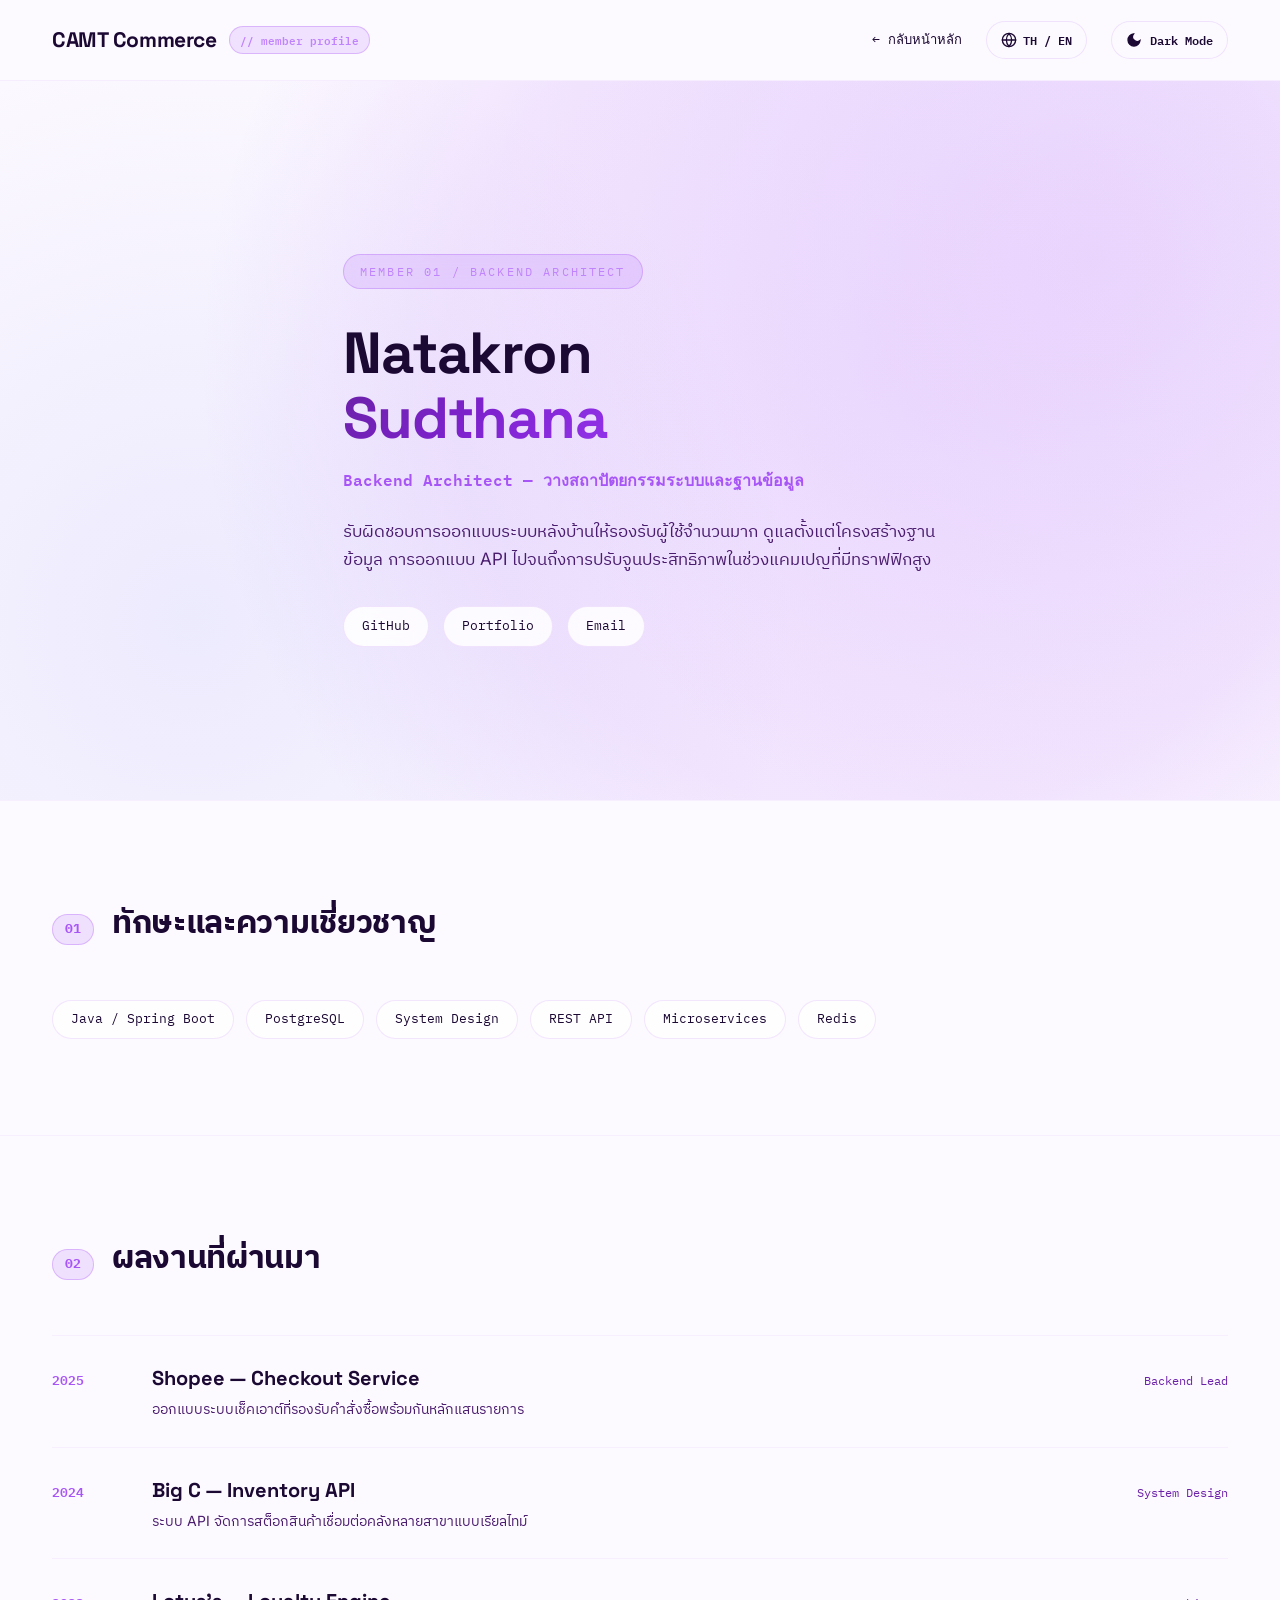
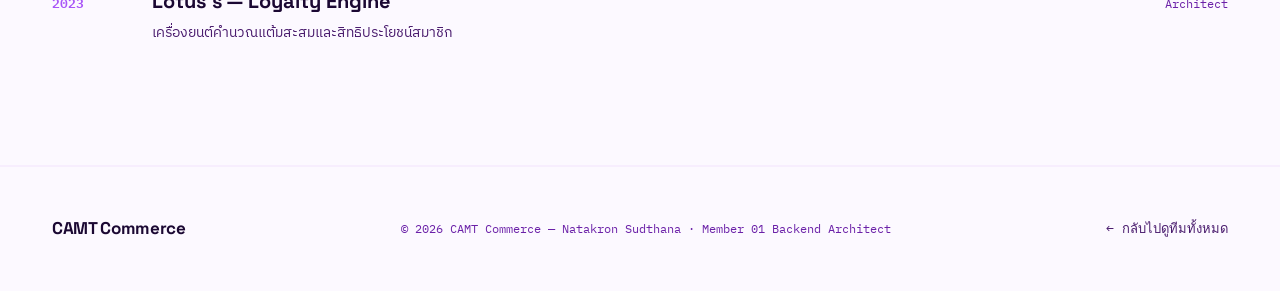
==== commit d4e95e10: "ส่งไปก่อนนิ" ====
--- a/Member1.html
+++ b/Member1.html
@@ -63,7 +63,7 @@
         <!-- Social / Contact Links -->
         <div class="links">
           <a class="chip" href="https://github.com/natakron-oss" target="_blank" rel="noopener">GitHub</a>
-          <a class="chip" href="https://prorio-eta.vercel.app/" target="_blank" rel="noopener">Portfolio</a>
+          <a class="chip" href="https://prorio-eta.vercel.app//" target="_blank" rel="noopener">Portfolio</a>
           <a class="chip" href="mailto:natakronmiku@gmail.com">Email</a>
         </div>
       </div>
--- a/main.css
+++ b/main.css
@@ -1,4 +1,4 @@
-@import url('https://fonts.googleapis.com/css2?family=Space+Grotesk:wght@400;500;600;700;800&family=IBM+Plex+Sans+Thai:wght@300;400;500;600;700&family=IBM+Plex+Mono:wght@400;500;600&display=swap');
+@import url('https://fonts.googleapis.com/css2?family=Space+Grotesk:wght@400;500;600;700&family=Inter:wght@400;500;600;700;800&family=IBM+Plex+Sans+Thai:wght@400;500;600;700&family=IBM+Plex+Mono:wght@400;500;600&display=swap');
 
 /* ==========================================================================
    Pure Cyber Purple Design System & Enterprise Aesthetics
@@ -89,9 +89,18 @@
   --agoda-bg: rgba(59, 130, 246, 0.18);
   --agoda-border: rgba(59, 130, 246, 0.35);
 
-  /* Fonts */
-  --display: 'Space Grotesk', -apple-system, BlinkMacSystemFont, sans-serif;
-  --body: 'IBM Plex Sans Thai', -apple-system, BlinkMacSystemFont, sans-serif;
+  /* Fonts - Modern Tech Sans-serif Pairing
+     ดึงฟอนต์มา 2 ชุดแยกกันตามภาษา:
+     1) ฟอนต์ภาษาอังกฤษ (Space Grotesk = หัวข้อ, Inter = เนื้อหา)
+     2) ฟอนต์ภาษาไทย (IBM Plex Sans Thai) ใช้ทั้งหัวข้อและเนื้อหา
+     เบราว์เซอร์จะเลือกฟอนต์ให้อัตโนมัติทีละตัวอักษรตามสคริปต์ที่พบ
+     (ฟอนต์อังกฤษไม่มี glyph ไทย จึงตกไปใช้ฟอนต์ไทยที่ระบุไว้ต่อท้ายเสมอ) */
+  --font-en-display: 'Space Grotesk', sans-serif;   /* อังกฤษ - หัวข้อ */
+  --font-en-body: 'Inter', sans-serif;               /* อังกฤษ - เนื้อหา */
+  --font-th: 'IBM Plex Sans Thai', sans-serif;       /* ไทย - หัวข้อ+เนื้อหา */
+
+  --display: var(--font-en-display), var(--font-th);
+  --body: var(--font-en-body), var(--font-th);
   --mono: 'IBM Plex Mono', monospace;
 
   /* Smooth Theme Transition */
@@ -393,8 +402,8 @@
 .eyebrow-dot{width:7px;height:7px;border-radius:50%;background:var(--accent);display:inline-block;box-shadow:0 0 10px var(--accent)}
 
 .hero h1{
-  font-family:var(--display);font-weight:800;font-size:clamp(44px,7.5vw,88px);
-  line-height:1.04;letter-spacing:-.03em;
+  font-family:var(--display);font-weight:700;font-size:clamp(32px,5vw,58px);
+  line-height:1.12;letter-spacing:-.02em;
   color:var(--ink);
 }
 .hero h1 em{
@@ -406,8 +415,8 @@
 }
 
 .hero p.lead{
-  margin-top:28px;font-size:20px;max-width:54ch;color:var(--ink-secondary);
-  font-weight:400;line-height:1.75;
+  margin-top:24px;font-size:16px;max-width:54ch;color:var(--ink-secondary);
+  font-weight:400;line-height:1.7;
 }
 
 .hero-actions{
@@ -581,8 +590,8 @@
   border:1px solid rgba(168, 85, 247, 0.3);
 }
 .sec-title{
-  font-family:var(--display);font-weight:800;font-size:clamp(28px,4vw,42px);
-  letter-spacing:-.02em;color:var(--ink);
+  font-family:var(--display);font-weight:700;font-size:clamp(22px,2.6vw,32px);
+  letter-spacing:-.01em;color:var(--ink);
 }
 .sec-sub{
   font-family:var(--body);font-size:15px;color:var(--ink-tertiary);max-width:40ch;
@@ -745,7 +754,7 @@
   font-weight:700;background:rgba(168, 85, 247, 0.15);display:inline-block;padding:4px 12px;border-radius:20px;
   border:1px solid rgba(168, 85, 247, 0.3);
 }
-.svc h3{font-family:var(--display);font-weight:700;font-size:22px;margin-bottom:12px;letter-spacing:-.01em;color:var(--ink)}
+.svc h3{font-family:var(--display);font-weight:700;font-size:19px;margin-bottom:12px;letter-spacing:-.01em;color:var(--ink)}
 .svc p{font-size:15px;color:var(--ink-secondary);line-height:1.6}
 @media(max-width:820px){.services{grid-template-columns:1fr;gap:20px}}
 
@@ -772,8 +781,8 @@
 .in-view .stat:nth-child(4){transition-delay:.38s}
 .stat:hover{transform:translateY(-4px);border-color:var(--accent)}
 .stat .n{
-  font-family:var(--display);font-weight:800;font-size:clamp(36px,4.5vw,54px);
-  letter-spacing:-.03em;line-height:1;
+  font-family:var(--display);font-weight:700;font-size:clamp(28px,3.2vw,40px);
+  letter-spacing:-.02em;line-height:1;
   background:var(--accent-gradient);
   -webkit-background-clip:text;
   -webkit-text-fill-color:transparent;
@@ -829,8 +838,8 @@
   border:1px solid rgba(168, 85, 247, 0.3);align-self:flex-start;transition:.3s ease;
 }
 .m-name{
-  font-family:var(--display);font-weight:800;font-size:32px;
-  letter-spacing:-.02em;margin-top:auto;line-height:1.1;
+  font-family:var(--display);font-weight:700;font-size:24px;
+  letter-spacing:-.01em;margin-top:auto;line-height:1.15;
   transition:.3s ease;color:var(--ink);
 }
 .m-role{font-family:var(--mono);font-size:13px;color:var(--ink-tertiary);margin-top:10px;letter-spacing:.02em;transition:.3s ease;font-weight:500}
@@ -849,8 +858,8 @@
   border-bottom:1px solid var(--line);
 }
 .cta h2{
-  font-family:var(--display);font-weight:800;font-size:clamp(32px,5vw,56px);
-  letter-spacing:-.02em;line-height:1.08;max-width:22ch;margin:0 auto;
+  font-family:var(--display);font-weight:700;font-size:clamp(26px,3.6vw,40px);
+  letter-spacing:-.01em;line-height:1.15;max-width:22ch;margin:0 auto;
   color:var(--ink);
 }
 .cta h2 em{background:var(--accent-gradient);-webkit-background-clip:text;-webkit-text-fill-color:transparent;background-clip:text;font-style:normal}
@@ -1069,8 +1078,8 @@
 }
 .tl-project {
   font-family: var(--display);
-  font-weight: 800;
-  font-size: 22px;
+  font-weight: 700;
+  font-size: 19px;
   color: var(--ink);
   margin-bottom: 10px;
   line-height: 1.3;
@@ -1118,8 +1127,8 @@
 
 .portfolio-cta-card h2 {
   font-family: var(--display);
-  font-weight: 800;
-  font-size: clamp(28px, 4vw, 42px);
+  font-weight: 700;
+  font-size: clamp(22px, 2.8vw, 30px);
   color: var(--ink);
   margin-bottom: 12px;
 }
@@ -1140,5 +1149,4 @@
 @media(prefers-reduced-motion:reduce){
   *{animation:none!important;transition:none!important;scroll-behavior:auto}
   .member:hover,.client-card:hover,.svc:hover,.stat:hover{transform:none!important;animation:none!important}
-}
-
+}
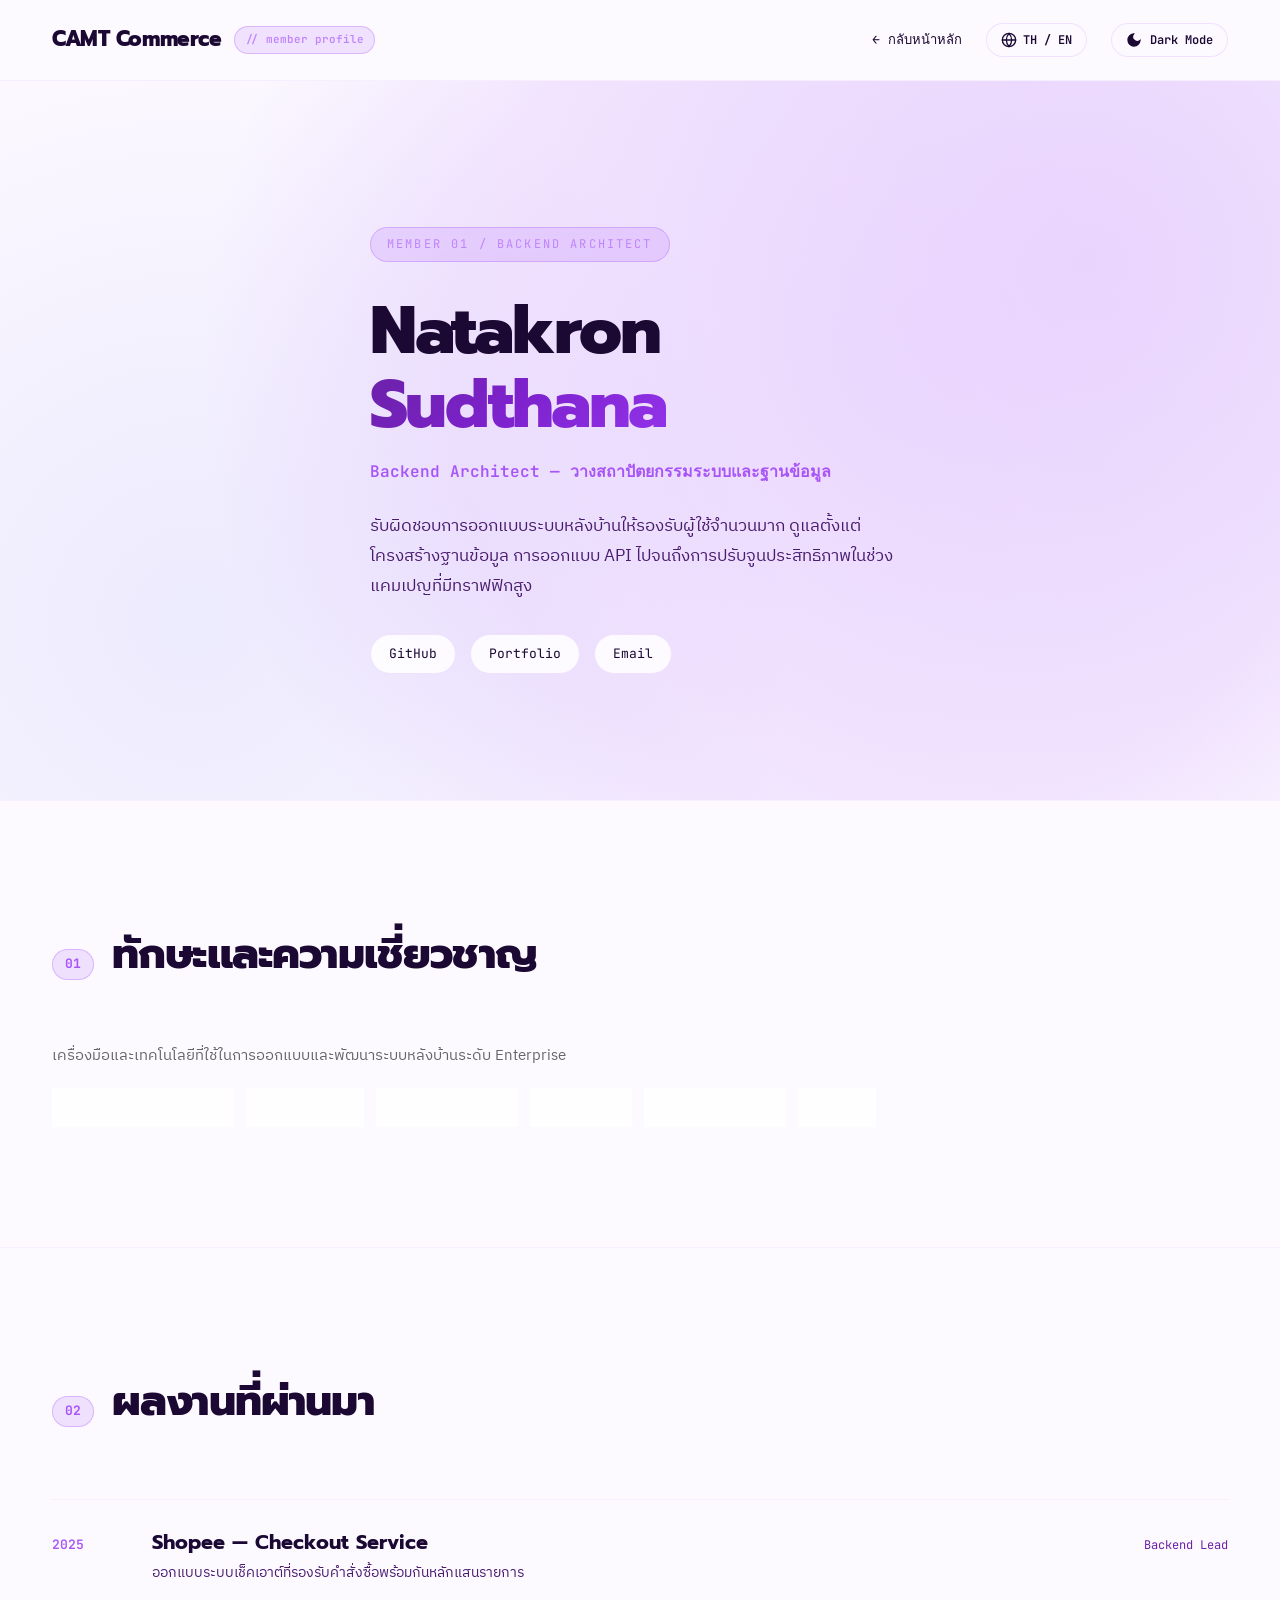
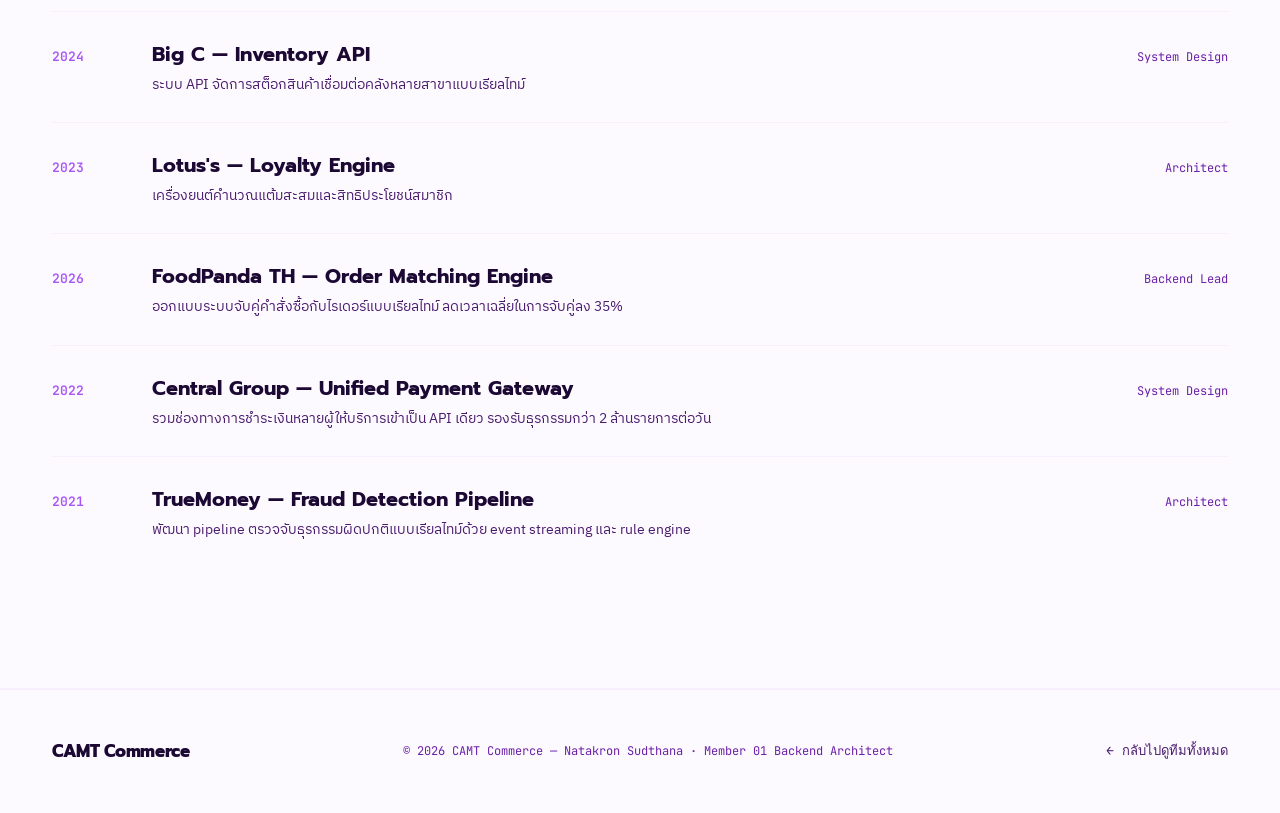
==== commit 3800bc32: "member1" ====
--- a/Member1.html
+++ b/Member1.html
@@ -80,6 +80,7 @@
         <h2 class="sec-title" data-i18n="m1.skillsTitle">ทักษะและความเชี่ยวชาญ</h2>
       </div>
     </div>
+    <p class="sec-desc" style="color:var(--text-secondary,#666); font-size:15px; margin:-8px 0 20px;" data-i18n="m1.skillsDesc">เครื่องมือและเทคโนโลยีที่ใช้ในการออกแบบและพัฒนาระบบหลังบ้านระดับ Enterprise</p>
     <div class="skills">
       <span class="skill">Java / Spring Boot</span>
       <span class="skill">PostgreSQL</span>
@@ -113,6 +114,27 @@
     <div class="proj">
       <div class="py">2023</div>
       <div><div class="pt">Lotus's — Loyalty Engine</div><div class="pd">เครื่องยนต์คำนวณแต้มสะสมและสิทธิประโยชน์สมาชิก</div></div>
+      <div class="pc">Architect</div>
+    </div>
+
+    <!-- MOCKUP PROJECT 1 -->
+    <div class="proj">
+      <div class="py">2026</div>
+      <div><div class="pt">FoodPanda TH — Order Matching Engine</div><div class="pd">ออกแบบระบบจับคู่คำสั่งซื้อกับไรเดอร์แบบเรียลไทม์ ลดเวลาเฉลี่ยในการจับคู่ลง 35%</div></div>
+      <div class="pc">Backend Lead</div>
+    </div>
+
+    <!-- MOCKUP PROJECT 2 -->
+    <div class="proj">
+      <div class="py">2022</div>
+      <div><div class="pt">Central Group — Unified Payment Gateway</div><div class="pd">รวมช่องทางการชำระเงินหลายผู้ให้บริการเข้าเป็น API เดียว รองรับธุรกรรมกว่า 2 ล้านรายการต่อวัน</div></div>
+      <div class="pc">System Design</div>
+    </div>
+
+    <!-- MOCKUP PROJECT 3 -->
+    <div class="proj">
+      <div class="py">2021</div>
+      <div><div class="pt">TrueMoney — Fraud Detection Pipeline</div><div class="pd">พัฒนา pipeline ตรวจจับธุรกรรมผิดปกติแบบเรียลไทม์ด้วย event streaming และ rule engine</div></div>
       <div class="pc">Architect</div>
     </div>
   </div>
--- a/main.css
+++ b/main.css
@@ -1,4 +1,4 @@
-@import url('https://fonts.googleapis.com/css2?family=Space+Grotesk:wght@400;500;600;700&family=Inter:wght@400;500;600;700;800&family=IBM+Plex+Sans+Thai:wght@400;500;600;700&family=IBM+Plex+Mono:wght@400;500;600&display=swap');
+@import url('https://fonts.googleapis.com/css2?family=Inter:wght@300;400;500;600;700;800&family=Plus+Jakarta+Sans:wght@400;500;600;700;800&family=Prompt:wght@300;400;500;600;700&family=IBM+Plex+Sans+Thai:wght@300;400;500;600;700&family=JetBrains+Mono:wght@400;500;600&display=swap');
 
 /* ==========================================================================
    Pure Cyber Purple Design System & Enterprise Aesthetics
@@ -89,22 +89,24 @@
   --agoda-bg: rgba(59, 130, 246, 0.18);
   --agoda-border: rgba(59, 130, 246, 0.35);
 
-  /* Fonts - Modern Tech Sans-serif Pairing
-     ดึงฟอนต์มา 2 ชุดแยกกันตามภาษา:
-     1) ฟอนต์ภาษาอังกฤษ (Space Grotesk = หัวข้อ, Inter = เนื้อหา)
-     2) ฟอนต์ภาษาไทย (IBM Plex Sans Thai) ใช้ทั้งหัวข้อและเนื้อหา
-     เบราว์เซอร์จะเลือกฟอนต์ให้อัตโนมัติทีละตัวอักษรตามสคริปต์ที่พบ
-     (ฟอนต์อังกฤษไม่มี glyph ไทย จึงตกไปใช้ฟอนต์ไทยที่ระบุไว้ต่อท้ายเสมอ) */
-  --font-en-display: 'Space Grotesk', sans-serif;   /* อังกฤษ - หัวข้อ */
-  --font-en-body: 'Inter', sans-serif;               /* อังกฤษ - เนื้อหา */
-  --font-th: 'IBM Plex Sans Thai', sans-serif;       /* ไทย - หัวข้อ+เนื้อหา */
-
-  --display: var(--font-en-display), var(--font-th);
-  --body: var(--font-en-body), var(--font-th);
-  --mono: 'IBM Plex Mono', monospace;
+  /* Fonts - Enterprise Formal Typography System */
+  --display: 'Prompt', 'Plus Jakarta Sans', -apple-system, BlinkMacSystemFont, sans-serif;
+  --body: 'IBM Plex Sans Thai', 'Inter', -apple-system, BlinkMacSystemFont, sans-serif;
+  --mono: 'JetBrains Mono', 'IBM Plex Mono', monospace;
 
   /* Smooth Theme Transition */
   --theme-transition: background-color 0.35s ease, color 0.35s ease, border-color 0.35s ease, box-shadow 0.35s ease;
+}
+
+/* Language-Specific Formal Typography Rules */
+:root[lang="th"], [lang="th"] {
+  --display: 'Prompt', 'IBM Plex Sans Thai', sans-serif;
+  --body: 'IBM Plex Sans Thai', 'Prompt', sans-serif;
+}
+
+:root[lang="en"], [lang="en"] {
+  --display: 'Plus Jakarta Sans', 'Inter', -apple-system, BlinkMacSystemFont, sans-serif;
+  --body: 'Inter', system-ui, -apple-system, BlinkMacSystemFont, sans-serif;
 }
 
 /* ==========================================================================
@@ -216,6 +218,17 @@
   backdrop-filter:blur(24px);
   -webkit-backdrop-filter:blur(24px);
   transition:var(--theme-transition);
+}
+.scroll-progress-bar{
+  position:absolute;
+  left:0;
+  bottom:0;
+  height:2.5px;
+  width:0%;
+  background:var(--accent-gradient);
+  box-shadow:0 0 12px var(--accent-glow-strong);
+  z-index:101;
+  transition:width .15s ease-out;
 }
 .topbar .wrap{display:flex;align-items:center;justify-content:space-between;height:80px}
 
@@ -402,9 +415,11 @@
 .eyebrow-dot{width:7px;height:7px;border-radius:50%;background:var(--accent);display:inline-block;box-shadow:0 0 10px var(--accent)}
 
 .hero h1{
-  font-family:var(--display);font-weight:700;font-size:clamp(32px,5vw,58px);
-  line-height:1.12;letter-spacing:-.02em;
+  font-family:var(--display);font-weight:800;font-size:clamp(36px,5.2vw,70px);
+  line-height:1.12;letter-spacing:-.03em;
   color:var(--ink);
+  word-break:keep-all;
+  overflow-wrap:break-word;
 }
 .hero h1 em{
   font-style:normal;display:inline-block;
@@ -415,8 +430,8 @@
 }
 
 .hero p.lead{
-  margin-top:24px;font-size:16px;max-width:54ch;color:var(--ink-secondary);
-  font-weight:400;line-height:1.7;
+  margin-top:28px;font-size:20px;max-width:54ch;color:var(--ink-secondary);
+  font-weight:400;line-height:1.75;
 }
 
 .hero-actions{
@@ -568,12 +583,13 @@
 /* ==========================================================================
    Section Layouts
    ========================================================================== */
-.section{border-bottom:1px solid var(--line);padding:96px 0;transition:var(--theme-transition)}
+.section{border-bottom:1px solid var(--line);padding:120px 0;transition:var(--theme-transition)}
 .section.reveal{
   opacity:0;
-  transform:translateY(40px) scale(0.98);
-  filter:blur(6px);
-  transition:opacity 0.85s cubic-bezier(0.16, 1, 0.3, 1), transform 0.85s cubic-bezier(0.16, 1, 0.3, 1), filter 0.85s cubic-bezier(0.16, 1, 0.3, 1);
+  transform:translateY(48px) scale(0.96);
+  filter:blur(8px);
+  transition:opacity 0.9s cubic-bezier(0.16, 1, 0.3, 1), transform 0.9s cubic-bezier(0.16, 1, 0.3, 1), filter 0.9s cubic-bezier(0.16, 1, 0.3, 1);
+  will-change:transform, opacity, filter;
 }
 .section.reveal.in-view{
   opacity:1;
@@ -581,7 +597,7 @@
   filter:blur(0px);
 }
 
-.sec-head{display:flex;align-items:center;justify-content:space-between;flex-wrap:wrap;gap:20px;margin-bottom:52px}
+.sec-head{display:flex;align-items:center;justify-content:space-between;flex-wrap:wrap;gap:24px;margin-bottom:64px}
 .sec-head-left{display:flex;align-items:baseline;gap:18px}
 .sec-num{
   font-family:var(--mono);font-size:13px;color:var(--accent-purple);
@@ -590,8 +606,8 @@
   border:1px solid rgba(168, 85, 247, 0.3);
 }
 .sec-title{
-  font-family:var(--display);font-weight:700;font-size:clamp(22px,2.6vw,32px);
-  letter-spacing:-.01em;color:var(--ink);
+  font-family:var(--display);font-weight:800;font-size:clamp(28px,4vw,42px);
+  letter-spacing:-.02em;color:var(--ink);
 }
 .sec-sub{
   font-family:var(--body);font-size:15px;color:var(--ink-tertiary);max-width:40ch;
@@ -754,7 +770,7 @@
   font-weight:700;background:rgba(168, 85, 247, 0.15);display:inline-block;padding:4px 12px;border-radius:20px;
   border:1px solid rgba(168, 85, 247, 0.3);
 }
-.svc h3{font-family:var(--display);font-weight:700;font-size:19px;margin-bottom:12px;letter-spacing:-.01em;color:var(--ink)}
+.svc h3{font-family:var(--display);font-weight:700;font-size:22px;margin-bottom:12px;letter-spacing:-.01em;color:var(--ink)}
 .svc p{font-size:15px;color:var(--ink-secondary);line-height:1.6}
 @media(max-width:820px){.services{grid-template-columns:1fr;gap:20px}}
 
@@ -781,8 +797,8 @@
 .in-view .stat:nth-child(4){transition-delay:.38s}
 .stat:hover{transform:translateY(-4px);border-color:var(--accent)}
 .stat .n{
-  font-family:var(--display);font-weight:700;font-size:clamp(28px,3.2vw,40px);
-  letter-spacing:-.02em;line-height:1;
+  font-family:var(--display);font-weight:800;font-size:clamp(36px,4.5vw,54px);
+  letter-spacing:-.03em;line-height:1;
   background:var(--accent-gradient);
   -webkit-background-clip:text;
   -webkit-text-fill-color:transparent;
@@ -838,8 +854,8 @@
   border:1px solid rgba(168, 85, 247, 0.3);align-self:flex-start;transition:.3s ease;
 }
 .m-name{
-  font-family:var(--display);font-weight:700;font-size:24px;
-  letter-spacing:-.01em;margin-top:auto;line-height:1.15;
+  font-family:var(--display);font-weight:800;font-size:32px;
+  letter-spacing:-.02em;margin-top:auto;line-height:1.1;
   transition:.3s ease;color:var(--ink);
 }
 .m-role{font-family:var(--mono);font-size:13px;color:var(--ink-tertiary);margin-top:10px;letter-spacing:.02em;transition:.3s ease;font-weight:500}
@@ -858,8 +874,8 @@
   border-bottom:1px solid var(--line);
 }
 .cta h2{
-  font-family:var(--display);font-weight:700;font-size:clamp(26px,3.6vw,40px);
-  letter-spacing:-.01em;line-height:1.15;max-width:22ch;margin:0 auto;
+  font-family:var(--display);font-weight:800;font-size:clamp(32px,5vw,56px);
+  letter-spacing:-.02em;line-height:1.08;max-width:22ch;margin:0 auto;
   color:var(--ink);
 }
 .cta h2 em{background:var(--accent-gradient);-webkit-background-clip:text;-webkit-text-fill-color:transparent;background-clip:text;font-style:normal}
@@ -1078,8 +1094,8 @@
 }
 .tl-project {
   font-family: var(--display);
-  font-weight: 700;
-  font-size: 19px;
+  font-weight: 800;
+  font-size: 22px;
   color: var(--ink);
   margin-bottom: 10px;
   line-height: 1.3;
@@ -1127,8 +1143,8 @@
 
 .portfolio-cta-card h2 {
   font-family: var(--display);
-  font-weight: 700;
-  font-size: clamp(22px, 2.8vw, 30px);
+  font-weight: 800;
+  font-size: clamp(28px, 4vw, 42px);
   color: var(--ink);
   margin-bottom: 12px;
 }
@@ -1149,4 +1165,5 @@
 @media(prefers-reduced-motion:reduce){
   *{animation:none!important;transition:none!important;scroll-behavior:auto}
   .member:hover,.client-card:hover,.svc:hover,.stat:hover{transform:none!important;animation:none!important}
-}+}
+
